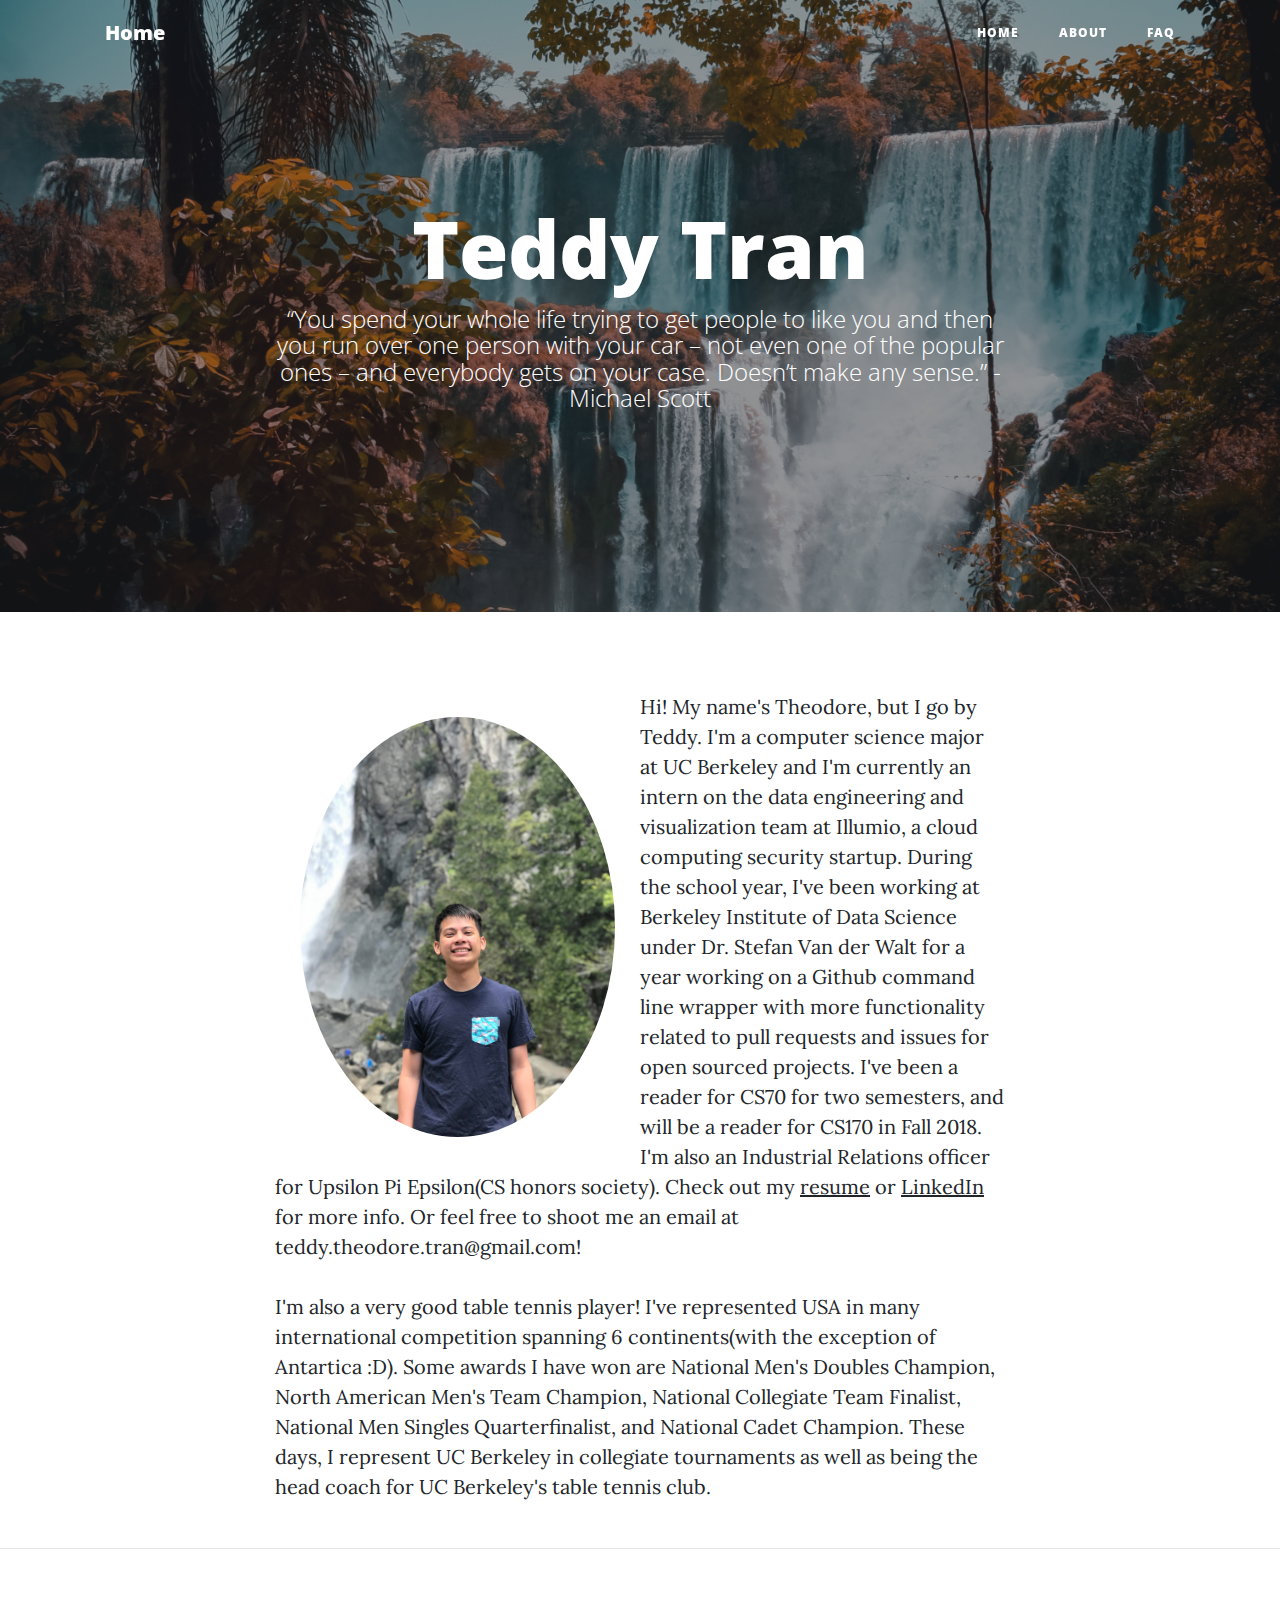
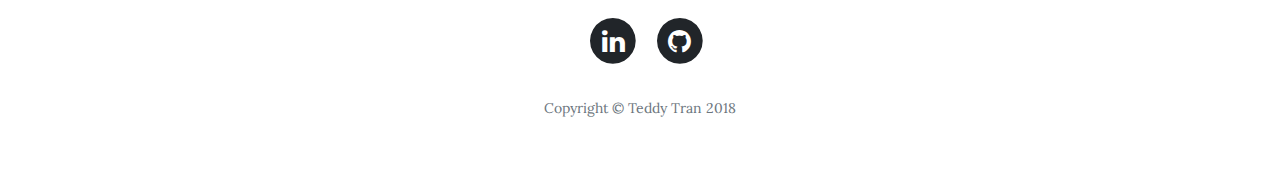
==== about.html @ d2578b36 "TESTING WITH MY WE my website" ====
<!DOCTYPE html>
<html lang="en">

  <head>

    <meta charset="utf-8">
    <meta name="viewport" content="width=device-width, initial-scale=1, shrink-to-fit=no">
    <meta name="description" content="">
    <meta name="author" content="">

    <title>About Me</title>

    <!-- Bootstrap core CSS -->
    <link href="vendor/bootstrap/css/bootstrap.min.css" rel="stylesheet">

    <!-- Custom fonts for this template -->
    <link href="vendor/font-awesome/css/font-awesome.min.css" rel="stylesheet" type="text/css">
    <link href='https://fonts.googleapis.com/css?family=Lora:400,700,400italic,700italic' rel='stylesheet' type='text/css'>
    <link href='https://fonts.googleapis.com/css?family=Open+Sans:300italic,400italic,600italic,700italic,800italic,400,300,600,700,800' rel='stylesheet' type='text/css'>

    <!-- Custom styles for this template -->
    <link href="css/clean-blog.min.css" rel="stylesheet">
    <link rel="stylesheet" type="text/css" href="css/personal.css">

  </head>

  <body>

    <!-- Navigation -->
    <nav class="navbar navbar-expand-lg navbar-light fixed-top" id="mainNav">
      <div class="container">
        <a class="navbar-brand" href="index.html">Home</a>
        <button class="navbar-toggler navbar-toggler-right" type="button" data-toggle="collapse" data-target="#navbarResponsive" aria-controls="navbarResponsive" aria-expanded="false" aria-label="Toggle navigation">
          Menu
          <i class="fa fa-bars"></i>
        </button>
        <div class="collapse navbar-collapse" id="navbarResponsive">
          <ul class="navbar-nav ml-auto">
            <li class="nav-item">
              <a class="nav-link" href="index.html">Home</a>
            </li>
            <li class="nav-item">
              <a class="nav-link" href="about.html">About</a>
            </li>
            <li class="nav-item">
              <a class="nav-link" href="faq.html">FAQ</a>
            </li>
          </ul>
        </div>
      </div>
    </nav>

    <!-- Page Header -->
    <header class="masthead" style="background-image: url('img/waterfall.jpg')">
      <div class="overlay"></div>
      <div class="container">
        <div class="row">
          <div class="col-lg-8 col-md-10 mx-auto">
            <div class="page-heading">
              <h1>Teddy Tran</h1>
              <span class="subheading">“You spend your whole life trying to get people to like you and then you run over one person with your car – not even one of the popular ones – and everybody gets on your case. Doesn’t make any sense.” -Michael Scott</span>
            </div>
          </div>
        </div>
      </div>
    </header>

    <!-- Main Content -->
    <div class="container">
      <div class="row">
        <div class="col-lg-8 col-md-10 mx-auto">
          <p>
            <img src="img/teddy_waterfall2.jpg" class='personal-pics'>
            Hi! My name's Theodore, but I go by Teddy. I'm a computer science major at UC Berkeley and I'm currently an intern on the data engineering and visualization team at Illumio, a cloud computing security startup. During the school year, I've been working at Berkeley Institute of Data Science under Dr. Stefan Van der Walt for a year working on a Github command line wrapper with more functionality related to pull requests and issues for open sourced projects. I've been a reader for CS70 for two semesters, and will be a reader for CS170 in Fall 2018. I'm also an Industrial Relations officer for Upsilon Pi Epsilon(CS honors society). Check out my <a href="resume.pdf">resume</a> or <a href="https://www.linkedin.com/in/theodorebear428/">LinkedIn</a> for more info. Or feel free to shoot me an email at teddy.theodore.tran@gmail.com! 
          </p>
          <p>
            I'm also a very good table tennis player! I've represented USA in many international competition spanning 6 continents(with the exception of Antartica :D). Some awards I have won are National Men's Doubles Champion, North American Men's Team Champion, National Collegiate Team Finalist, National Men Singles Quarterfinalist, and National Cadet Champion. These days, I represent UC Berkeley in collegiate tournaments as well as being the head coach for UC Berkeley's table tennis club.
          </p>
        </div>
      </div>
    </div>

    <hr>

    <!-- Footer -->
    <footer>
      <div class="container">
        <div class="row">
          <div class="col-lg-8 col-md-10 mx-auto">
            <ul class="list-inline text-center">
              <li class="list-inline-item">
              </li>
              <li class="list-inline-item">
                <a href="https://www.linkedin.com/in/theodorebear428/">
                  <span class="fa-stack fa-lg">
                    <i class="fa fa-circle fa-stack-2x"></i>
                    <i class="fa fa-linkedin fa-stack-1x fa-inverse"></i>
                  </span>
                </a>
              </li>
              <li class="list-inline-item">
                <a href="https://github.com/ttran428">
                  <span class="fa-stack fa-lg">
                    <i class="fa fa-circle fa-stack-2x"></i>
                    <i class="fa fa-github fa-stack-1x fa-inverse"></i>
                  </span>
                </a>
              </li>
            </ul>
            <p class="copyright text-muted">Copyright &copy; Teddy Tran 2018</p>
          </div>
        </div>
      </div>
    </footer>

    <!-- Bootstrap core JavaScript -->
    <script src="vendor/jquery/jquery.min.js"></script>
    <script src="vendor/bootstrap/js/bootstrap.bundle.min.js"></script>

    <!-- Custom scripts for this template -->
    <script src="js/clean-blog.min.js"></script>

  </body>

</html>
---- css/clean-blog.min.css ----
body{font-size:20px;color:#212529;font-family:Lora,'Times New Roman',serif}p{line-height:1.5;margin:30px 0}p a{text-decoration:underline}h1,h2,h3,h4,h5,h6{font-weight:800;font-family:'Open Sans','Helvetica Neue',Helvetica,Arial,sans-serif}a{color:#212529;-webkit-transition:all .2s;-moz-transition:all .2s;transition:all .2s}a:focus,a:hover{color:#0085a1}blockquote{font-style:italic;color:#868e96}.section-heading{font-size:36px;font-weight:700;margin-top:60px}.caption{font-size:14px;font-style:italic;display:block;margin:0;padding:10px;text-align:center;border-bottom-right-radius:5px;border-bottom-left-radius:5px}::-moz-selection{color:#fff;background:#0085a1;text-shadow:none}::selection{color:#fff;background:#0085a1;text-shadow:none}img::selection{color:#fff;background:0 0}img::-moz-selection{color:#fff;background:0 0}#mainNav{position:absolute;border-bottom:1px solid #e9ecef;background-color:#fff;font-family:'Open Sans','Helvetica Neue',Helvetica,Arial,sans-serif}#mainNav .navbar-brand{font-weight:800;color:#343a40}#mainNav .navbar-toggler{font-size:12px;font-weight:800;padding:13px;text-transform:uppercase;color:#343a40}#mainNav .navbar-nav>li.nav-item>a{font-size:12px;font-weight:800;letter-spacing:1px;text-transform:uppercase}@media only screen and (min-width:992px){#mainNav{border-bottom:1px solid transparent;background:0 0}#mainNav .navbar-brand{padding:10px 20px;color:#fff}#mainNav .navbar-brand:focus,#mainNav .navbar-brand:hover{color:rgba(255,255,255,.8)}#mainNav .navbar-nav>li.nav-item>a{padding:10px 20px;color:#fff}#mainNav .navbar-nav>li.nav-item>a:focus,#mainNav .navbar-nav>li.nav-item>a:hover{color:rgba(255,255,255,.8)}}@media only screen and (min-width:992px){#mainNav{-webkit-transition:background-color .2s;-moz-transition:background-color .2s;transition:background-color .2s;-webkit-transform:translate3d(0,0,0);-moz-transform:translate3d(0,0,0);-ms-transform:translate3d(0,0,0);-o-transform:translate3d(0,0,0);transform:translate3d(0,0,0);-webkit-backface-visibility:hidden}#mainNav.is-fixed{position:fixed;top:-67px;-webkit-transition:-webkit-transform .2s;-moz-transition:-moz-transform .2s;transition:transform .2s;border-bottom:1px solid #fff;background-color:rgba(255,255,255,.9)}#mainNav.is-fixed .navbar-brand{color:#212529}#mainNav.is-fixed .navbar-brand:focus,#mainNav.is-fixed .navbar-brand:hover{color:#0085a1}#mainNav.is-fixed .navbar-nav>li.nav-item>a{color:#212529}#mainNav.is-fixed .navbar-nav>li.nav-item>a:focus,#mainNav.is-fixed .navbar-nav>li.nav-item>a:hover{color:#0085a1}#mainNav.is-visible{-webkit-transform:translate3d(0,100%,0);-moz-transform:translate3d(0,100%,0);-ms-transform:translate3d(0,100%,0);-o-transform:translate3d(0,100%,0);transform:translate3d(0,100%,0)}}header.masthead{margin-bottom:50px;background:no-repeat center center;background-color:#868e96;background-attachment:scroll;position:relative;-webkit-background-size:cover;-moz-background-size:cover;-o-background-size:cover;background-size:cover}header.masthead .overlay{position:absolute;top:0;left:0;height:100%;width:100%;background-color:#212529;opacity:.5}header.masthead .page-heading,header.masthead .post-heading,header.masthead .site-heading{padding:200px 0 150px;color:#fff}@media only screen and (min-width:768px){header.masthead .page-heading,header.masthead .post-heading,header.masthead .site-heading{padding:200px 0}}header.masthead .page-heading,header.masthead .site-heading{text-align:center}header.masthead .page-heading h1,header.masthead .site-heading h1{font-size:50px;margin-top:0}header.masthead .page-heading .subheading,header.masthead .site-heading .subheading{font-size:24px;font-weight:300;line-height:1.1;display:block;margin:10px 0 0;font-family:'Open Sans','Helvetica Neue',Helvetica,Arial,sans-serif}@media only screen and (min-width:768px){header.masthead .page-heading h1,header.masthead .site-heading h1{font-size:80px}}header.masthead .post-heading h1{font-size:35px}header.masthead .post-heading .meta,header.masthead .post-heading .subheading{line-height:1.1;display:block}header.masthead .post-heading .subheading{font-size:24px;font-weight:600;margin:10px 0 30px;font-family:'Open Sans','Helvetica Neue',Helvetica,Arial,sans-serif}header.masthead .post-heading .meta{font-size:20px;font-weight:300;font-style:italic;font-family:Lora,'Times New Roman',serif}header.masthead .post-heading .meta a{color:#fff}@media only screen and (min-width:768px){header.masthead .post-heading h1{font-size:55px}header.masthead .post-heading .subheading{font-size:30px}}.post-preview>a{color:#212529}.post-preview>a:focus,.post-preview>a:hover{text-decoration:none;color:#0085a1}.post-preview>a>.post-title{font-size:30px;margin-top:30px;margin-bottom:10px}.post-preview>a>.post-subtitle{font-weight:300;margin:0 0 10px}.post-preview>.post-meta{font-size:18px;font-style:italic;margin-top:0;color:#868e96}.post-preview>.post-meta>a{text-decoration:none;color:#212529}.post-preview>.post-meta>a:focus,.post-preview>.post-meta>a:hover{text-decoration:underline;color:#0085a1}@media only screen and (min-width:768px){.post-preview>a>.post-title{font-size:36px}}.floating-label-form-group{font-size:14px;position:relative;margin-bottom:0;padding-bottom:.5em;border-bottom:1px solid #dee2e6}.floating-label-form-group input,.floating-label-form-group textarea{font-size:1.5em;position:relative;z-index:1;padding:0;resize:none;border:none;border-radius:0;background:0 0;box-shadow:none!important;font-family:Lora,'Times New Roman',serif}.floating-label-form-group input::-webkit-input-placeholder,.floating-label-form-group textarea::-webkit-input-placeholder{color:#868e96;font-family:Lora,'Times New Roman',serif}.floating-label-form-group label{font-size:.85em;line-height:1.764705882em;position:relative;z-index:0;top:2em;display:block;margin:0;-webkit-transition:top .3s ease,opacity .3s ease;-moz-transition:top .3s ease,opacity .3s ease;-ms-transition:top .3s ease,opacity .3s ease;transition:top .3s ease,opacity .3s ease;vertical-align:middle;vertical-align:baseline;opacity:0}.floating-label-form-group .help-block{margin:15px 0}.floating-label-form-group-with-value label{top:0;opacity:1}.floating-label-form-group-with-focus label{color:#0085a1}form .form-group:first-child .floating-label-form-group{border-top:1px solid #dee2e6}footer{padding:50px 0 65px}footer .list-inline{margin:0;padding:0}footer .copyright{font-size:14px;margin-bottom:0;text-align:center}.btn{font-size:14px;font-weight:800;padding:15px 25px;letter-spacing:1px;text-transform:uppercase;border-radius:0;font-family:'Open Sans','Helvetica Neue',Helvetica,Arial,sans-serif}.btn-primary{background-color:#0085a1;border-color:#0085a1}.btn-primary:active,.btn-primary:focus,.btn-primary:hover{color:#fff;background-color:#00657b!important;border-color:#00657b!important}.btn-lg{font-size:16px;padding:25px 35px}
---- css/personal.css ----
.personal-pics {
  border-radius: 60%;
 width: 50%;
 height: 20%;
 float:left;
 padding: 25px;
}
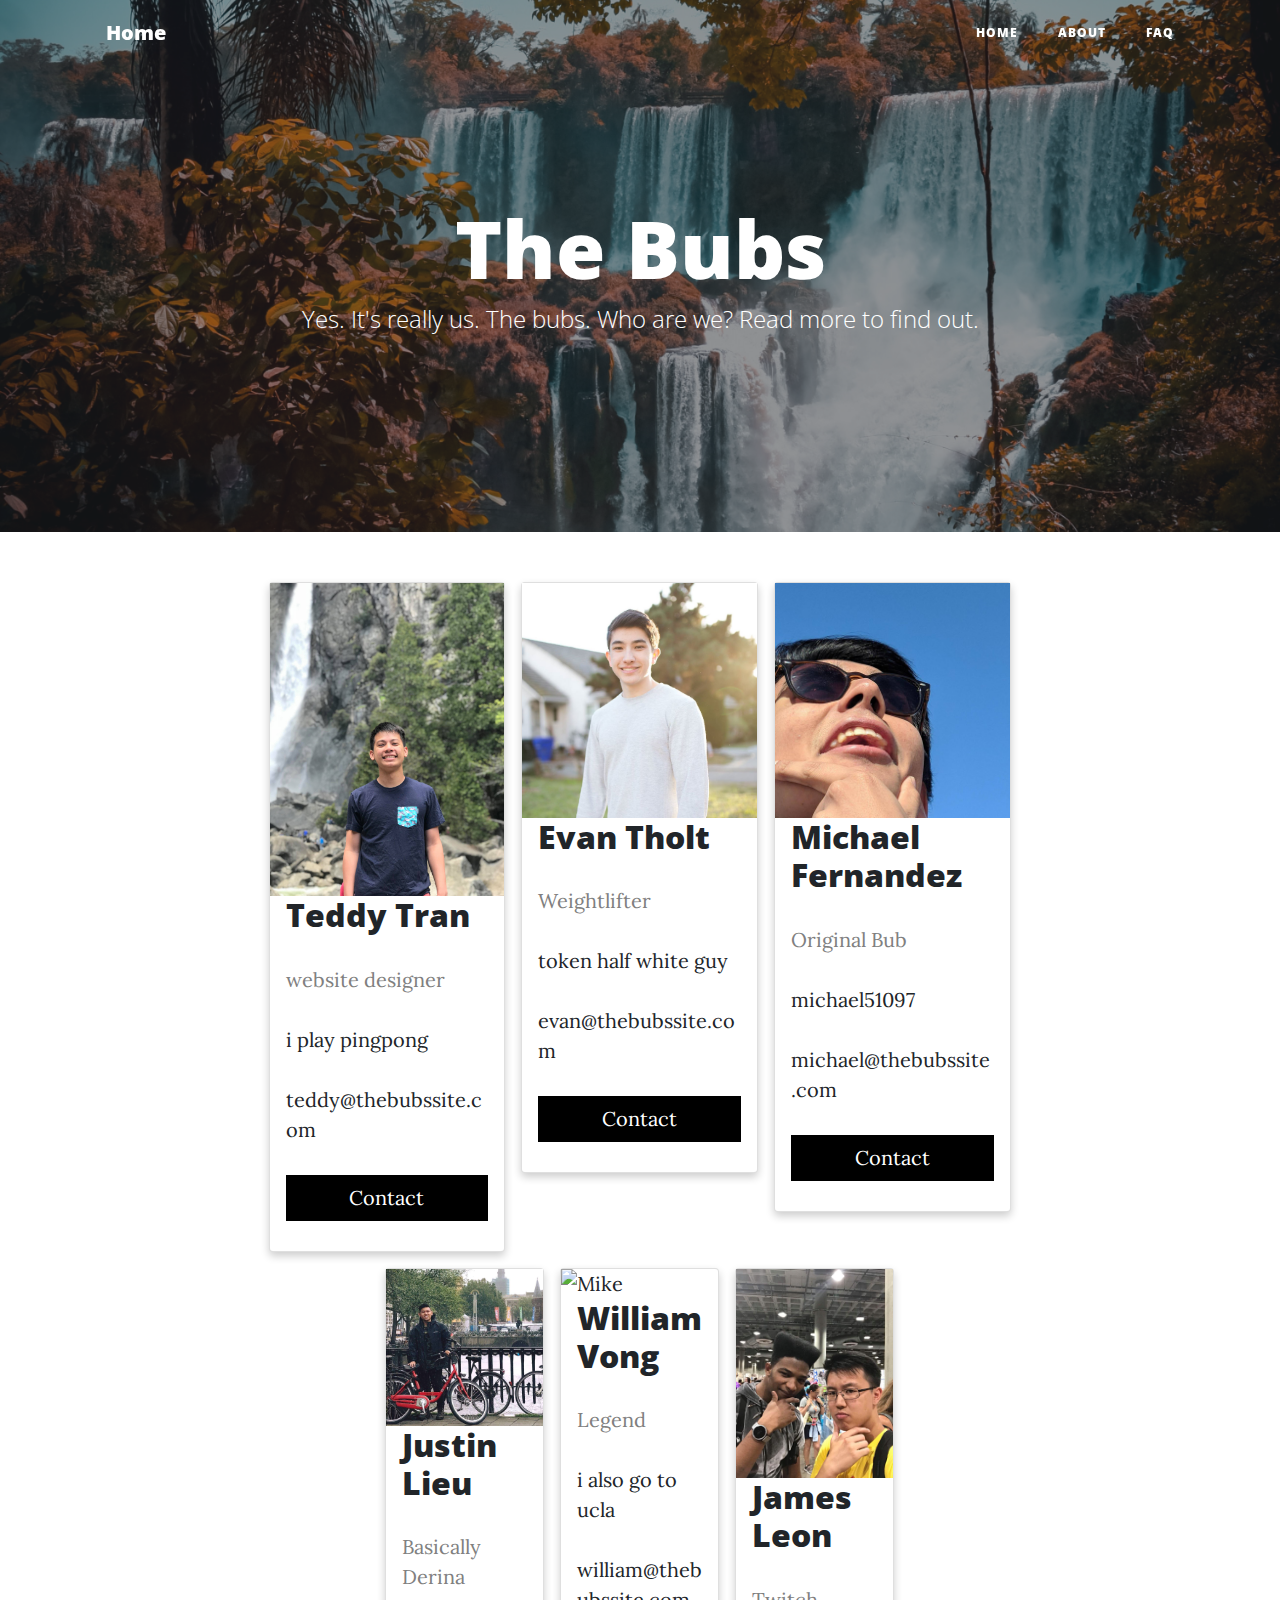
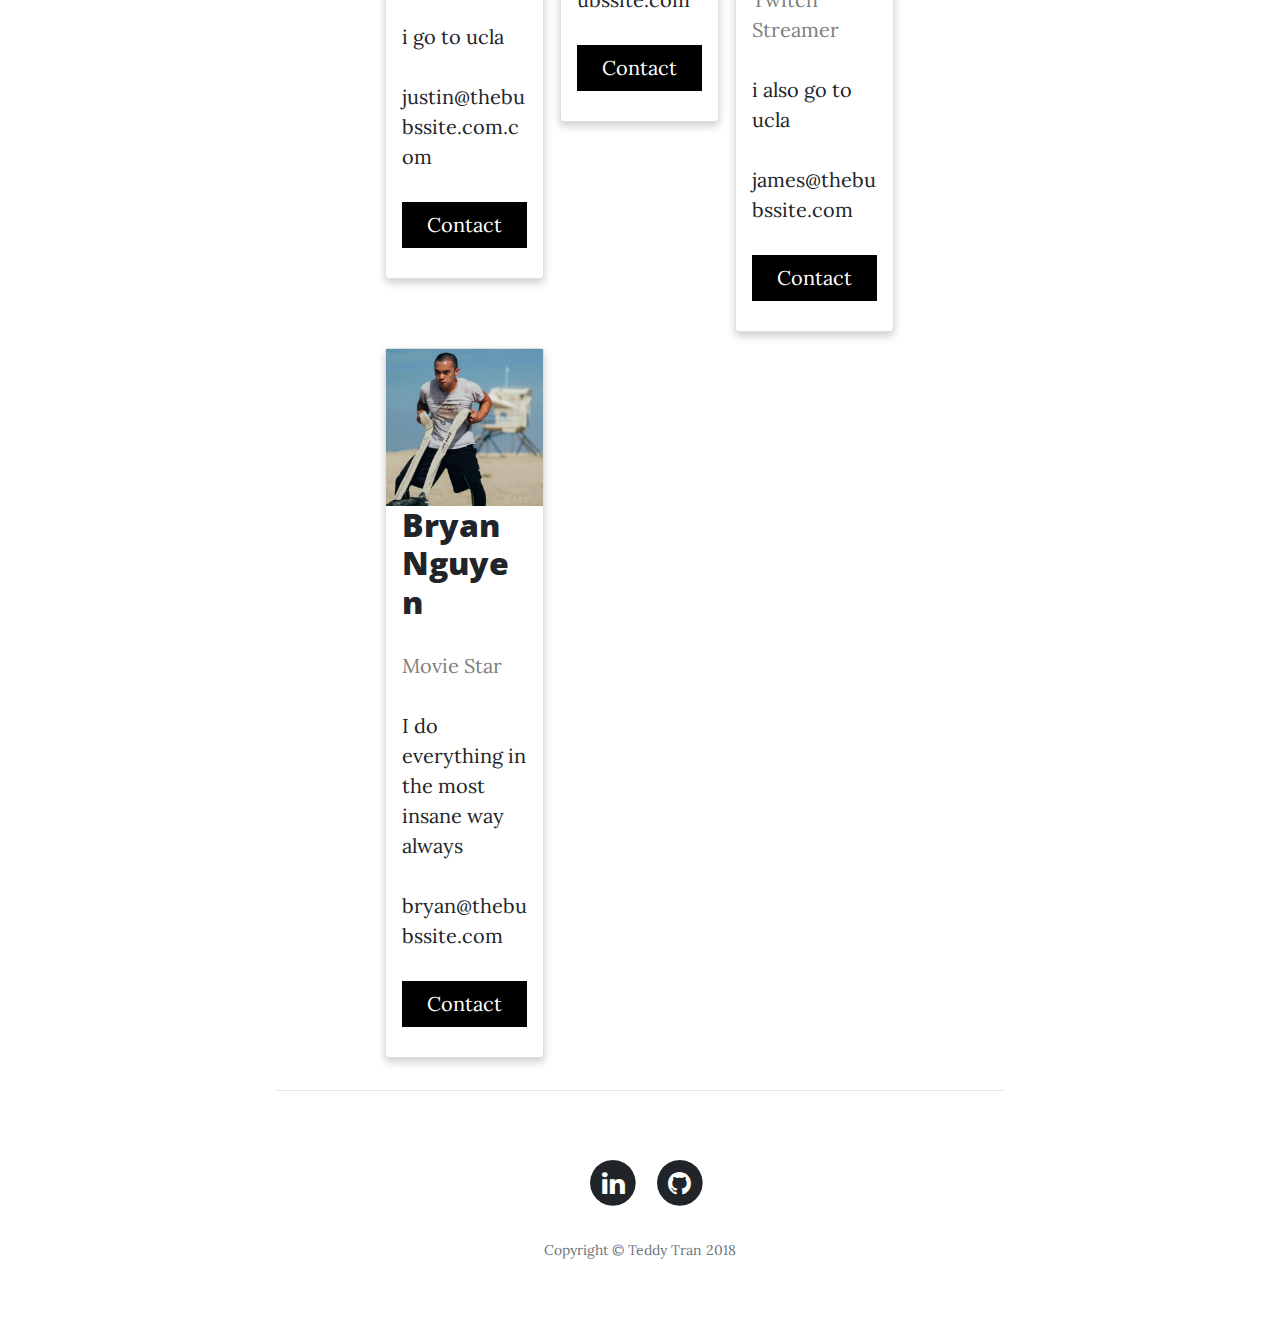
==== commit 123cf4fa: "Initial version with newest 7 posts" ====
--- a/about.html
+++ b/about.html
@@ -8,7 +8,7 @@
     <meta name="description" content="">
     <meta name="author" content="">
 
-    <title>About Me</title>
+    <title>About Us</title>
 
     <!-- Bootstrap core CSS -->
     <link href="vendor/bootstrap/css/bootstrap.min.css" rel="stylesheet">
@@ -57,8 +57,8 @@
         <div class="row">
           <div class="col-lg-8 col-md-10 mx-auto">
             <div class="page-heading">
-              <h1>Teddy Tran</h1>
-              <span class="subheading">“You spend your whole life trying to get people to like you and then you run over one person with your car – not even one of the popular ones – and everybody gets on your case. Doesn’t make any sense.” -Michael Scott</span>
+              <h1>The Bubs</h1>
+              <span class="subheading">Yes. It's really us. The bubs. Who are we? Read more to find out.</span>
             </div>
           </div>
         </div>
@@ -69,13 +69,127 @@
     <div class="container">
       <div class="row">
         <div class="col-lg-8 col-md-10 mx-auto">
-          <p>
+          <div class="row">
+            <div class="column">
+              <div class="card">
+                <img src="img/teddy_waterfall2.jpg" alt="Jane" style="width:100%">
+                <div class="container">
+                  <h2>Teddy Tran</h2>
+                  <p class="title">website designer</p>
+                  <p>i play pingpong</p>
+                  <p>teddy@thebubssite.com</p>
+                  <p><button class="button">Contact</button></p>
+                </div>
+              </div>
+            </div>
+
+            <div class="column">
+              <div class="card">
+                <img src="img/evan.jpg" alt="Mike" style="width:100%">
+                <div class="container">
+                  <h2>Evan Tholt</h2>
+                  <p class="title">Weightlifter</p>
+                  <p>token half white guy</p>
+                  <p>evan@thebubssite.com</p>
+                  <p><button class="button">Contact</button></p>
+                </div>
+              </div>
+            </div>
+
+            <div class="column">
+              <div class="card">
+                <img src="img/michael.jpg" alt="John" style="width:100%">
+                <div class="container">
+                  <h2>Michael Fernandez</h2>
+                  <p class="title">Original Bub</p>
+                  <p>michael51097</p>
+                  <p>michael@thebubssite.com</p>
+                  <p><button class="button">Contact</button></p>
+                </div>
+              </div>
+            </div>
+
+      <div class="row">
+        <div class="col-lg-8 col-md-10 mx-auto">
+          <div class="row">
+            <div class="column">
+              <div class="card">
+                <img src="img/justin.jpg" alt="Jane" style="width:100%">
+                <div class="container">
+                  <h2>Justin Lieu</h2>
+                  <p class="title">Basically Derina</p>
+                  <p>i go to ucla</p>
+                  <p>justin@thebubssite.com.com</p>
+                  <p><button class="button">Contact</button></p>
+                </div>
+              </div>
+            </div>
+
+            <div class="column">
+              <div class="card">
+                <img src="img/William.jpg" alt="Mike" style="width:100%">
+                <div class="container">
+                  <h2>William Vong</h2>
+                  <p class="title">Legend</p>
+                  <p>i also go to ucla</p>
+                  <p>william@thebubssite.com</p>
+                  <p><button class="button">Contact</button></p>
+                </div>
+              </div>
+            </div>
+
+            <div class="column">
+              <div class="card">
+                <img src="img/james.jpg" alt="Mike" style="width:100%">
+                <div class="container">
+                  <h2>James Leon</h2>
+                  <p class="title">Twitch Streamer</p>
+                  <p>i also go to ucla</p>
+                  <p>james@thebubssite.com</p>
+                  <p><button class="button">Contact</button></p>
+                </div>
+              </div>
+            </div>
+
+            <div class="column">
+              <div class="card">
+                <img src="img/bryan.jpg" alt="John" style="width:100%">
+                <div class="container">
+                  <h2>Bryan Nguyen</h2>
+                  <p class="title">Movie Star</p>
+                  <p>I do everything in the most insane way always</p>
+                  <p>bryan@thebubssite.com</p>
+                  <p><button class="button">Contact</button></p>
+                </div>
+              </div>
+            </div>
+          </div>
+          <!-- <p>
             <img src="img/teddy_waterfall2.jpg" class='personal-pics'>
-            Hi! My name's Theodore, but I go by Teddy. I'm a computer science major at UC Berkeley and I'm currently an intern on the data engineering and visualization team at Illumio, a cloud computing security startup. During the school year, I've been working at Berkeley Institute of Data Science under Dr. Stefan Van der Walt for a year working on a Github command line wrapper with more functionality related to pull requests and issues for open sourced projects. I've been a reader for CS70 for two semesters, and will be a reader for CS170 in Fall 2018. I'm also an Industrial Relations officer for Upsilon Pi Epsilon(CS honors society). Check out my <a href="resume.pdf">resume</a> or <a href="https://www.linkedin.com/in/theodorebear428/">LinkedIn</a> for more info. Or feel free to shoot me an email at teddy.theodore.tran@gmail.com! 
-          </p>
-          <p>
-            I'm also a very good table tennis player! I've represented USA in many international competition spanning 6 continents(with the exception of Antartica :D). Some awards I have won are National Men's Doubles Champion, North American Men's Team Champion, National Collegiate Team Finalist, National Men Singles Quarterfinalist, and National Cadet Champion. These days, I represent UC Berkeley in collegiate tournaments as well as being the head coach for UC Berkeley's table tennis club.
-          </p>
+            Hi! My name's Theodore, but I go by Teddy. I'm a computer science major at UC Berkeley and I'm currently an intern on the data engineering and visualization team at Illumio, a cloud computing security startup. I'm also a sick pingpong player. <br><br><br><br><br><br><br><br><br><br> hi
+          </p>
+          <img src="img/evan.jpg" class='personal-pics'>
+          <p>
+            
+
+            My name's Evan. I'm the token half white guy in our group.
+          </p>
+          <p>
+            <img src="img/william.jpg" class='personal-pics'>
+            I'm William. I write run on sentences in the original bubsite and I'm going to UCLA.
+          </p>
+          <p>
+            <img src="img/justin.jpg" class='personal-pics'>
+            Hi. I'm Justin. I'm a doofus.
+          </p>
+          <p>
+            <img src="img/michael.jpg" class='personal-pics'>
+            I'm the original bub. It's me, Michael. I like green.
+          </p>
+          <p>
+            <img src="img/bryan.jpg" class='personal-pics'>
+            I'm Bryan, also known as br7na. I'm a MechE working at Teledyne and I'm also a movie superstar that gets huge bug bites.evan
+          </p> -->
         </div>
       </div>
     </div>
--- a/css/personal.css
+++ b/css/personal.css
@@ -6,3 +6,55 @@
  padding: 25px;
 }
 
+/* Three columns side by side */
+.column {
+    float: left;
+    width: 33.3%;
+    margin-bottom: 16px;
+    padding: 0 8px;
+}
+
+/* Display the columns below each other instead of side by side on small screens */
+@media screen and (max-width: 650px) {
+    .column {
+        width: 100%;
+        display: block;
+    }
+}
+
+/* Add some shadows to create a card effect */
+.card {
+    box-shadow: 0 4px 8px 0 rgba(0, 0, 0, 0.2);
+}
+
+/* Some left and right padding inside the container */
+.container {
+    padding: 0 16px;
+}
+
+/* Clear floats */
+.container::after, .row::after {
+    content: "";
+    clear: both;
+    display: table;
+}
+
+.title {
+    color: grey;
+}
+
+.button {
+    border: none;
+    outline: 0;
+    display: inline-block;
+    padding: 8px;
+    color: white;
+    background-color: #000;
+    text-align: center;
+    cursor: pointer;
+    width: 100%;
+}
+
+.button:hover {
+    background-color: #555;
+}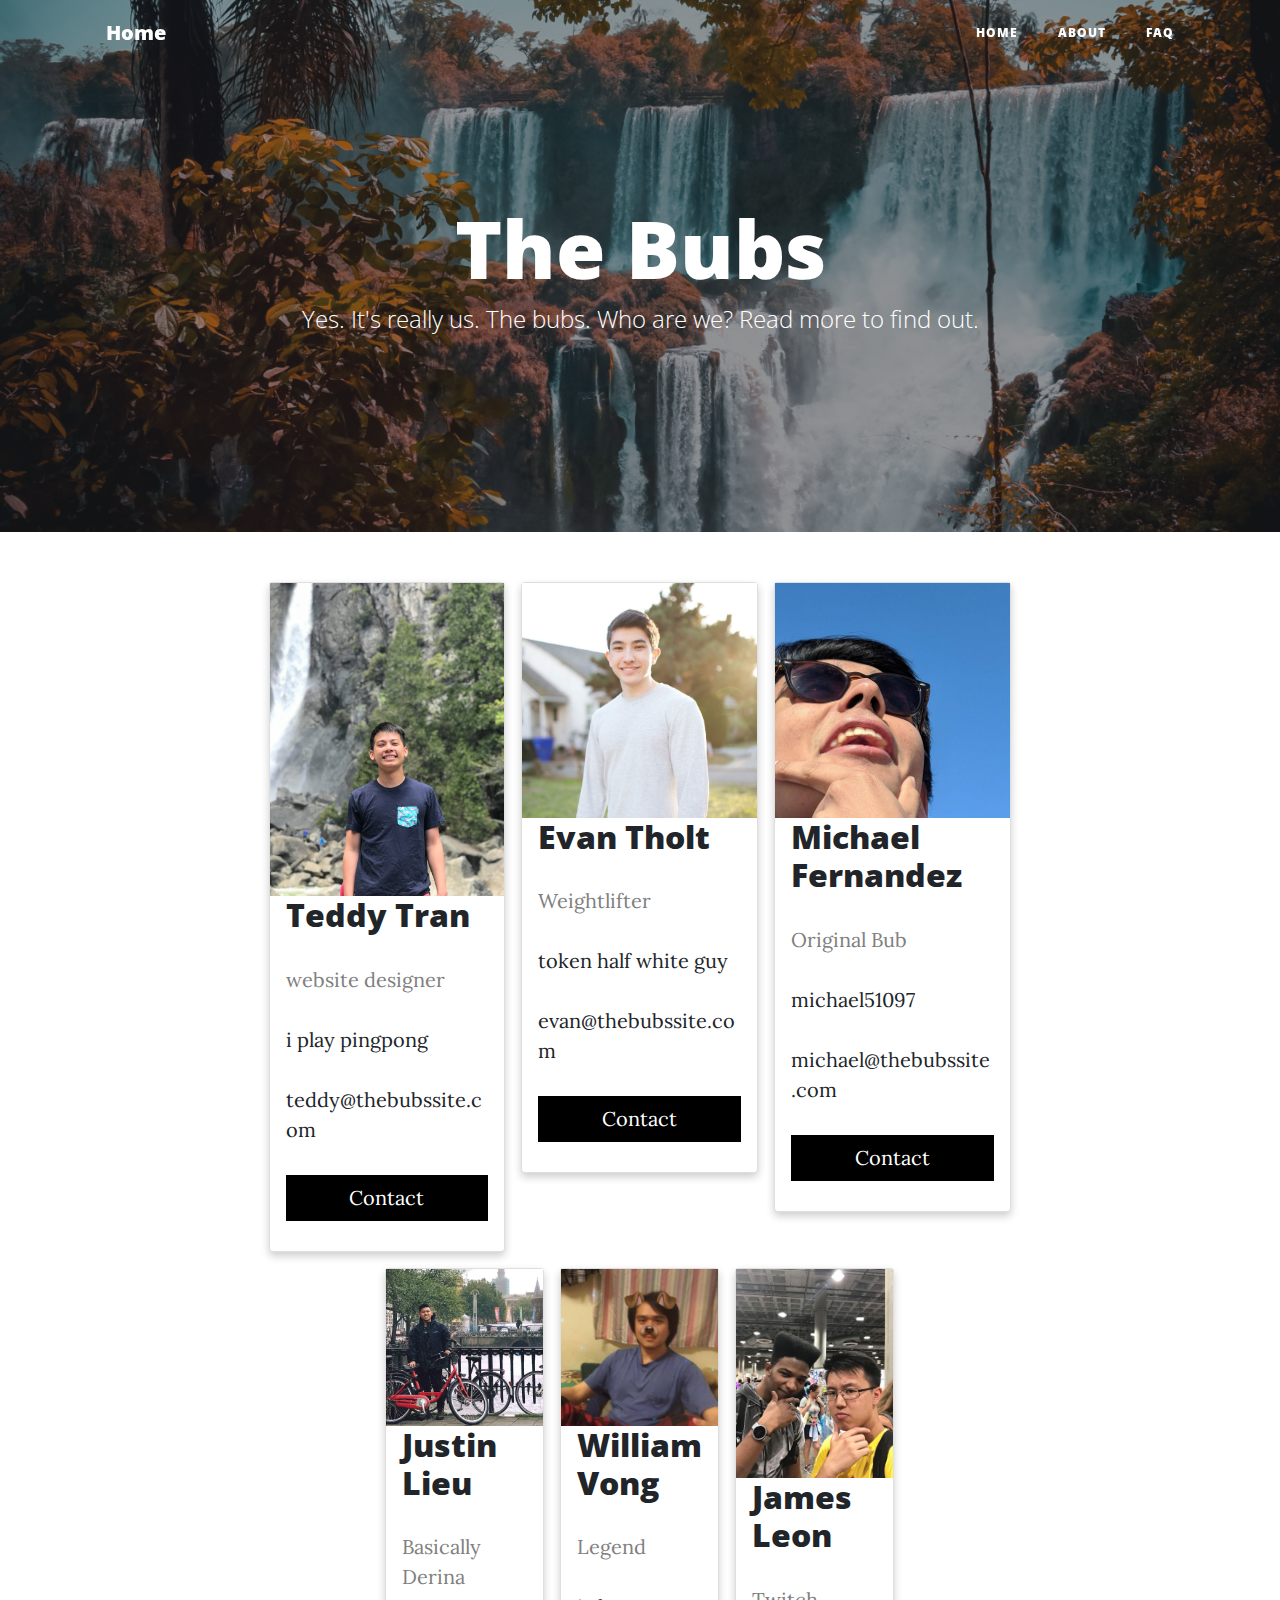
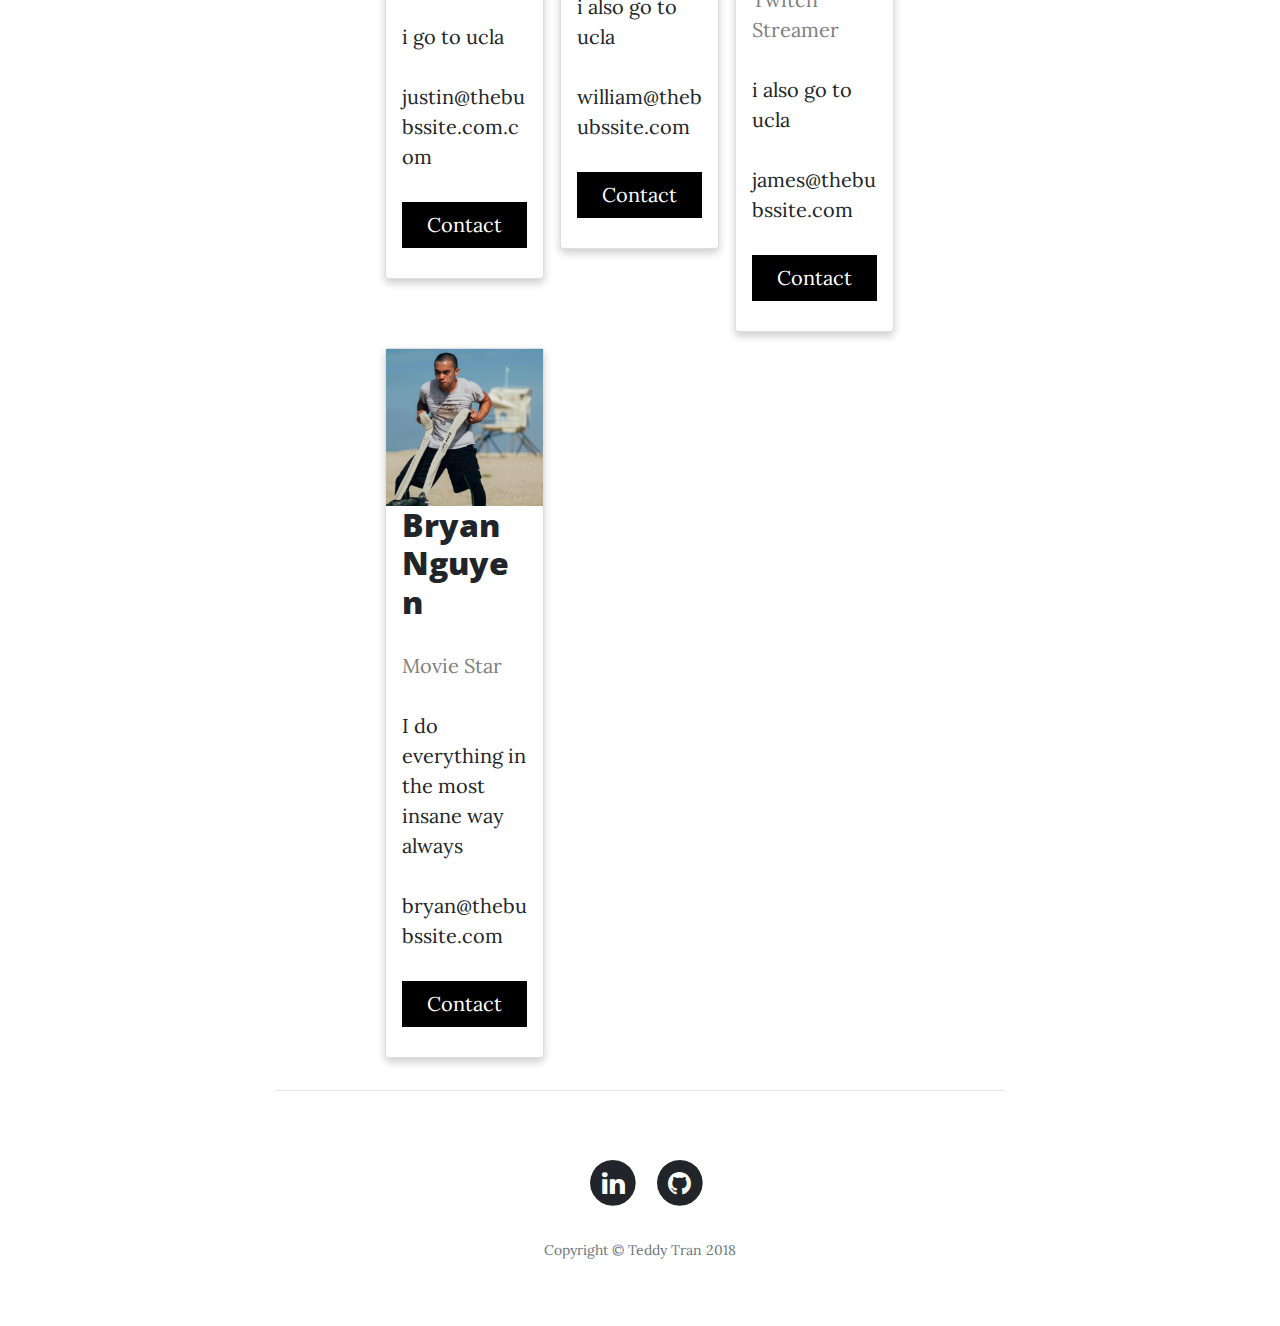
==== commit 966a9bdd: "added williams picture" ====
--- a/about.html
+++ b/about.html
@@ -127,7 +127,7 @@
 
             <div class="column">
               <div class="card">
-                <img src="img/William.jpg" alt="Mike" style="width:100%">
+                <img src="img/william.jpg" alt="Mike" style="width:100%">
                 <div class="container">
                   <h2>William Vong</h2>
                   <p class="title">Legend</p>
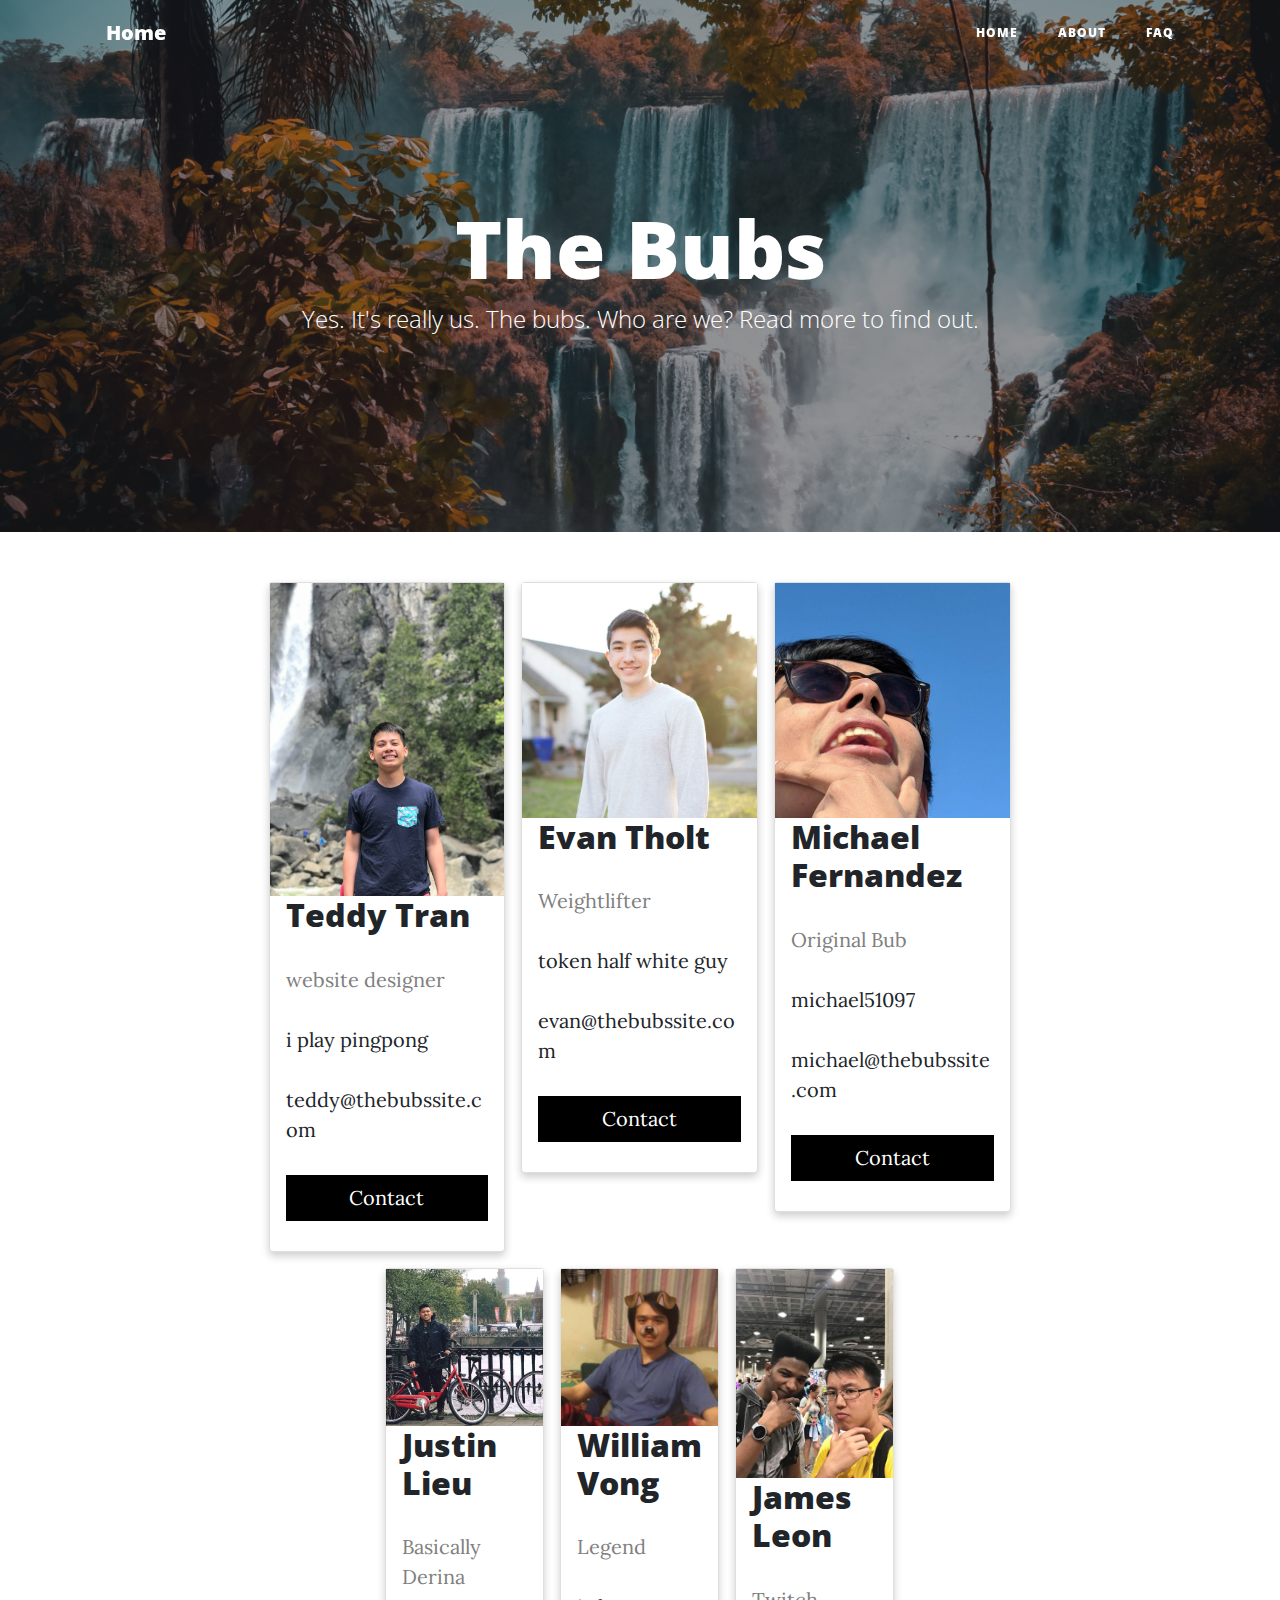
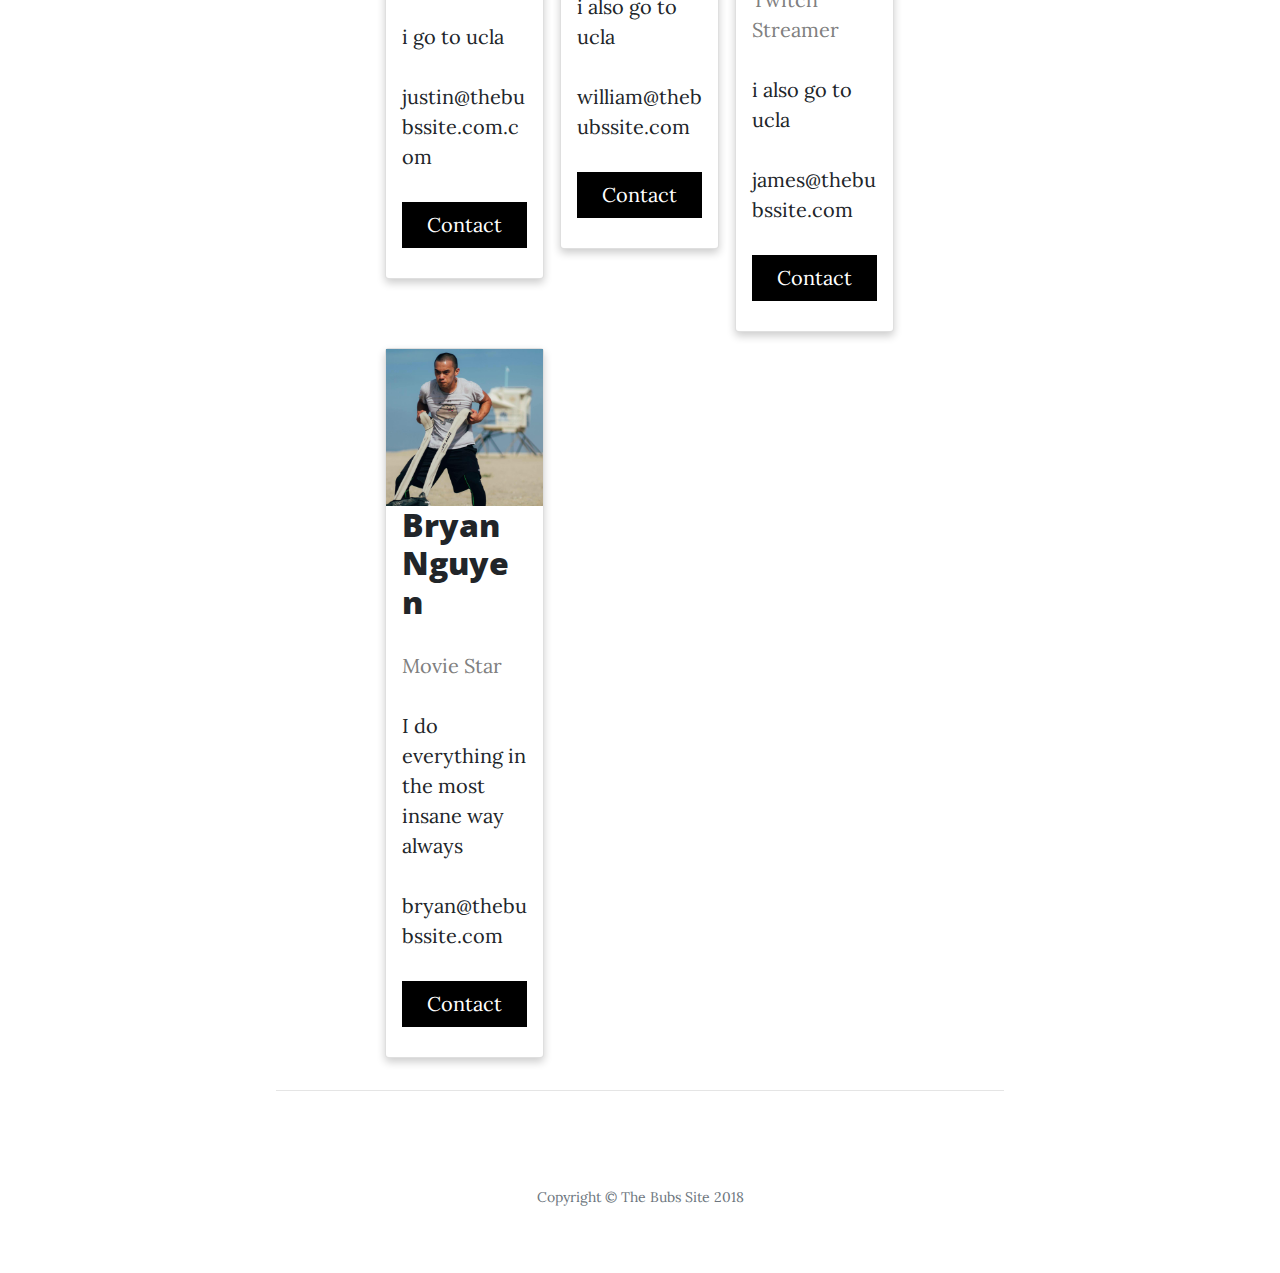
==== commit 75ad3241: "changed footers" ====
--- a/about.html
+++ b/about.html
@@ -199,34 +199,9 @@
     <!-- Footer -->
     <footer>
       <div class="container">
-        <div class="row">
-          <div class="col-lg-8 col-md-10 mx-auto">
-            <ul class="list-inline text-center">
-              <li class="list-inline-item">
-              </li>
-              <li class="list-inline-item">
-                <a href="https://www.linkedin.com/in/theodorebear428/">
-                  <span class="fa-stack fa-lg">
-                    <i class="fa fa-circle fa-stack-2x"></i>
-                    <i class="fa fa-linkedin fa-stack-1x fa-inverse"></i>
-                  </span>
-                </a>
-              </li>
-              <li class="list-inline-item">
-                <a href="https://github.com/ttran428">
-                  <span class="fa-stack fa-lg">
-                    <i class="fa fa-circle fa-stack-2x"></i>
-                    <i class="fa fa-github fa-stack-1x fa-inverse"></i>
-                  </span>
-                </a>
-              </li>
-            </ul>
-            <p class="copyright text-muted">Copyright &copy; Teddy Tran 2018</p>
-          </div>
-        </div>
+            <p class="copyright text-muted">Copyright &copy; The Bubs Site 2018</p>
       </div>
     </footer>
-
     <!-- Bootstrap core JavaScript -->
     <script src="vendor/jquery/jquery.min.js"></script>
     <script src="vendor/bootstrap/js/bootstrap.bundle.min.js"></script>
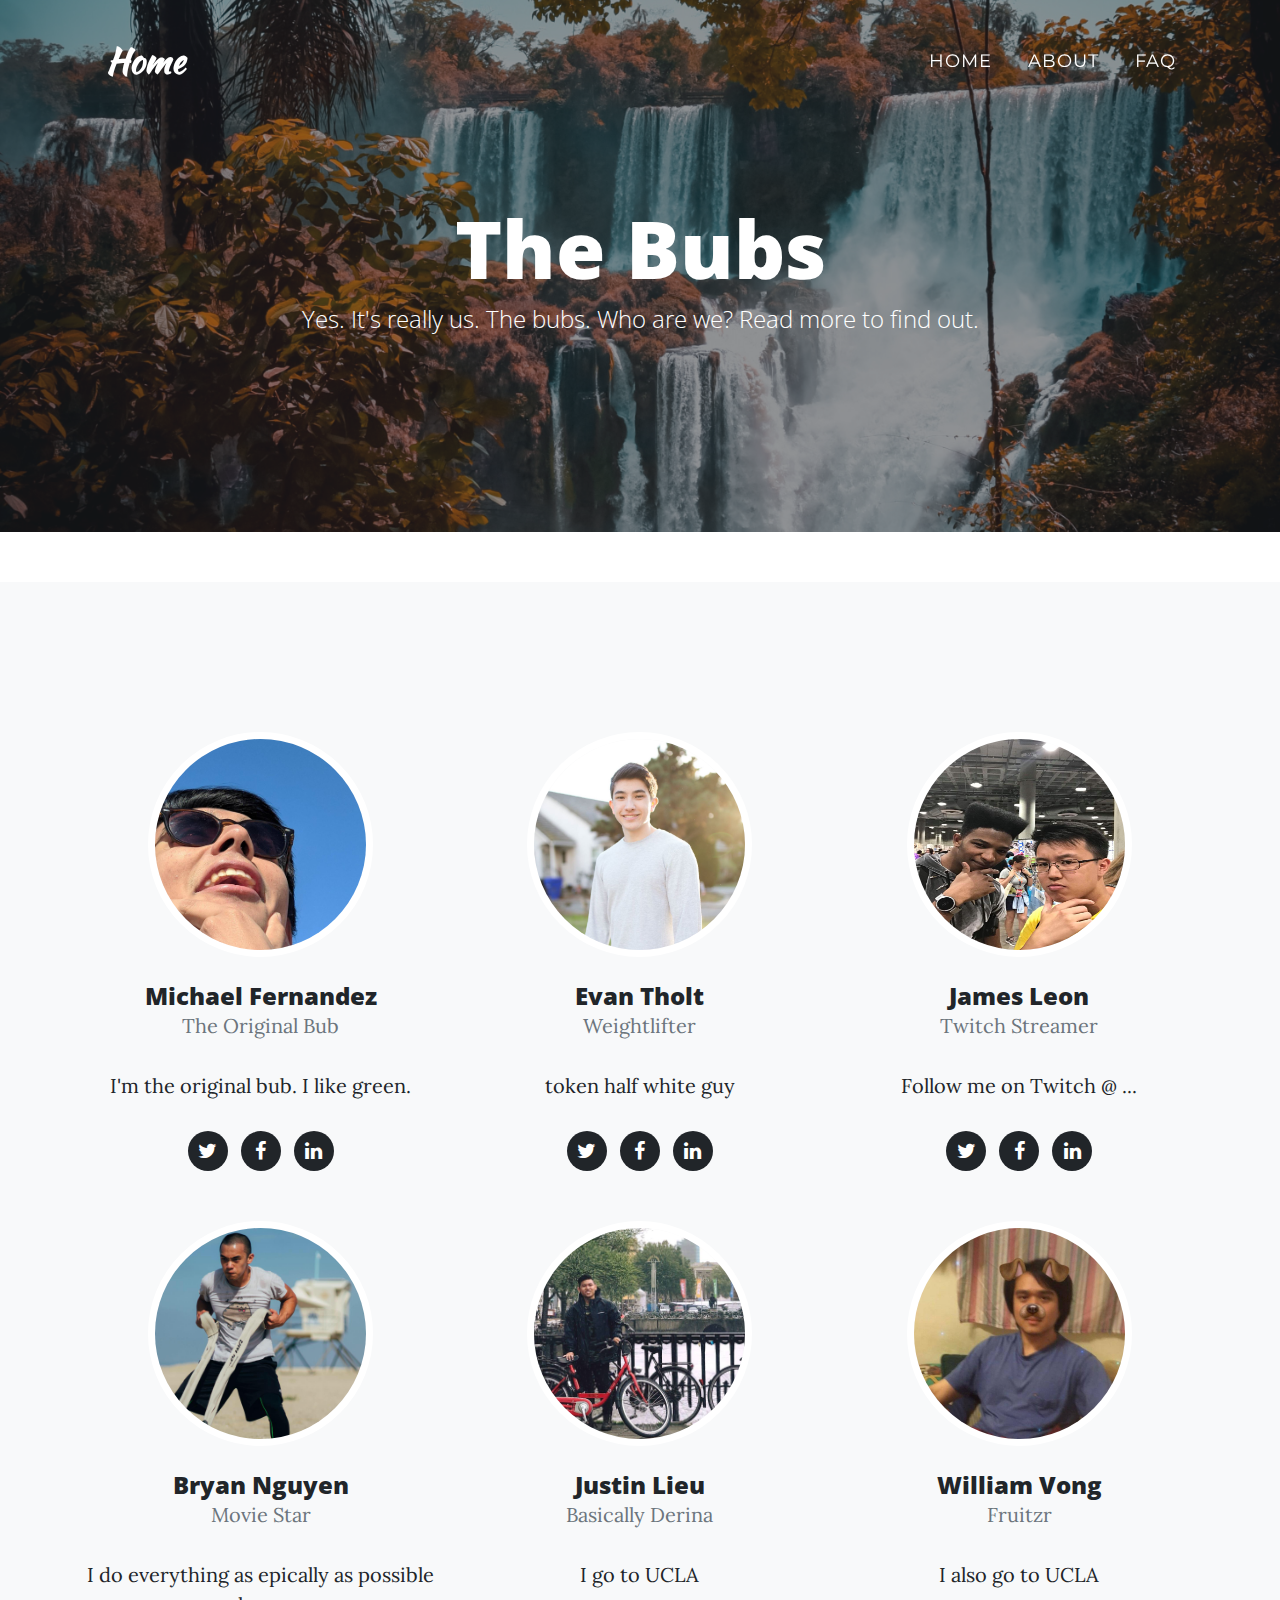
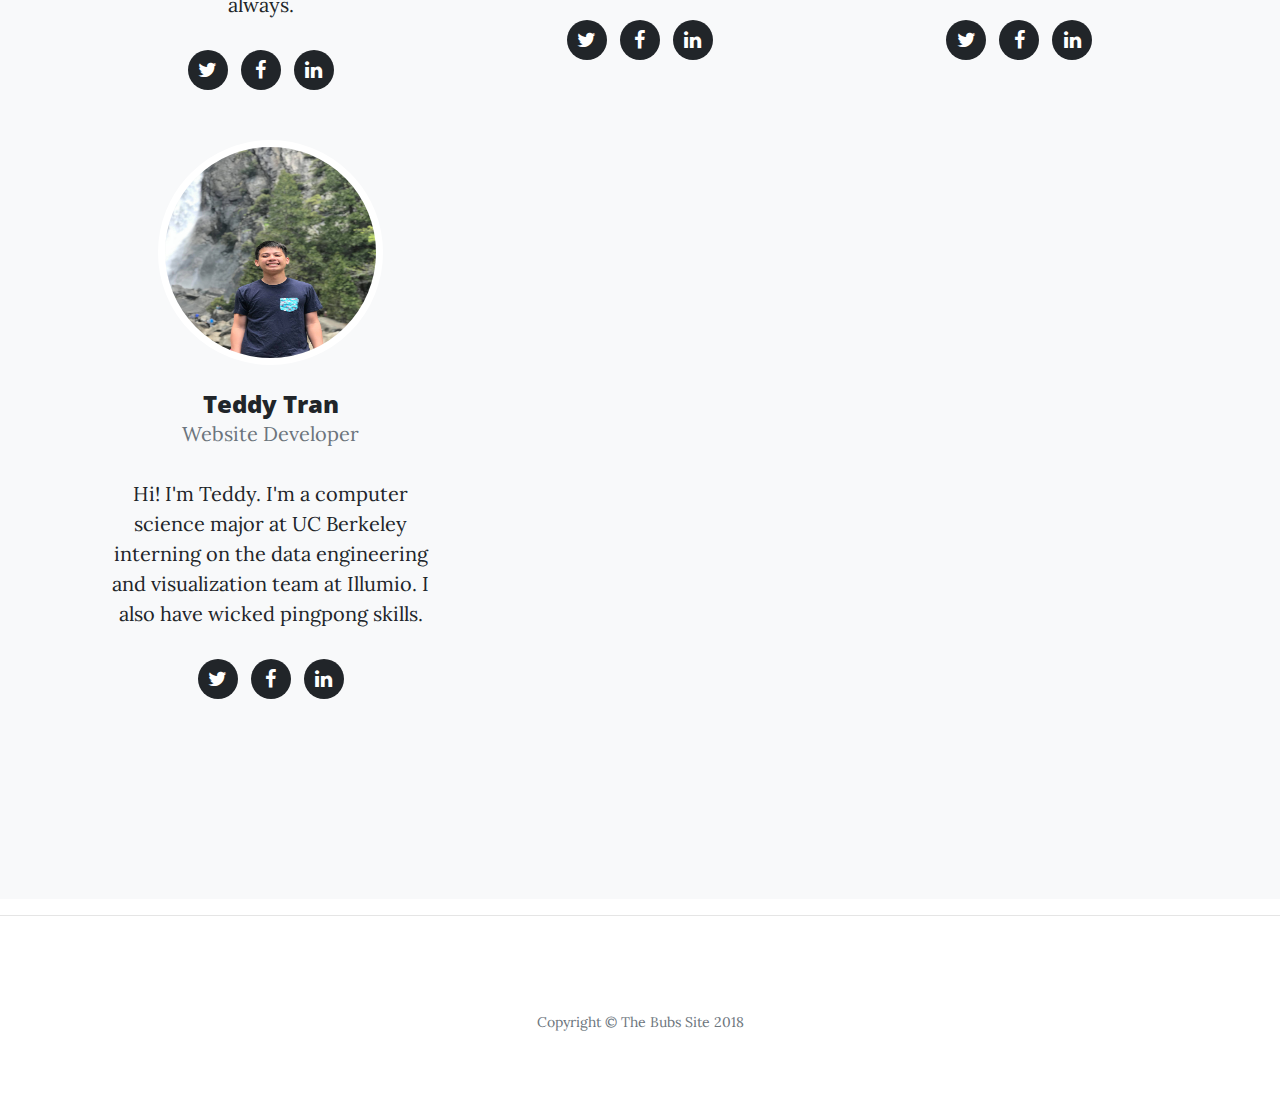
==== commit dad6403b: "Updated about us page. heading is still strange" ====
--- a/about.html
+++ b/about.html
@@ -18,7 +18,15 @@
     <link href='https://fonts.googleapis.com/css?family=Lora:400,700,400italic,700italic' rel='stylesheet' type='text/css'>
     <link href='https://fonts.googleapis.com/css?family=Open+Sans:300italic,400italic,600italic,700italic,800italic,400,300,600,700,800' rel='stylesheet' type='text/css'>
 
+    <link href="vendor/font-awesome/css/font-awesome.min.css" rel="stylesheet" type="text/css">
+    <link href="https://fonts.googleapis.com/css?family=Montserrat:400,700" rel="stylesheet" type="text/css">
+    <link href='https://fonts.googleapis.com/css?family=Kaushan+Script' rel='stylesheet' type='text/css'>
+    <link href='https://fonts.googleapis.com/css?family=Droid+Serif:400,700,400italic,700italic' rel='stylesheet' type='text/css'>
+    <link href='https://fonts.googleapis.com/css?family=Roboto+Slab:400,100,300,700' rel='stylesheet' type='text/css'>
+
     <!-- Custom styles for this template -->
+  
+    <link rel="stylesheet" type="text/css" href="css/agency.min.css">
     <link href="css/clean-blog.min.css" rel="stylesheet">
     <link rel="stylesheet" type="text/css" href="css/personal.css">
 
@@ -66,7 +74,211 @@
     </header>
 
     <!-- Main Content -->
-    <div class="container">
+
+
+
+<!-- Team -->
+    <section class="bg-light" id="team">
+      <div class="container">
+        <div class="row">
+        </div>
+        <div class="row">
+          <div class="col-sm-4">
+            <div class="team-member">
+              <img class="mx-auto rounded-circle" src="img/michael.jpg" alt="">
+              <h4>Michael Fernandez</h4>
+              <p class="text-muted">The Original Bub</p>
+              <p>I'm the original bub. I like green.</p>
+              <ul class="list-inline social-buttons">
+                <li class="list-inline-item">
+                  <a href="#">
+                    <i class="fa fa-twitter"></i>
+                  </a>
+                </li>
+                <li class="list-inline-item">
+                  <a href="#">
+                    <i class="fa fa-facebook"></i>
+                  </a>
+                </li>
+                <li class="list-inline-item">
+                  <a href="#">
+                    <i class="fa fa-linkedin"></i>
+                  </a>
+                </li>
+              </ul>
+            </div>
+          </div>
+          <div class="col-sm-4">
+            <div class="team-member">
+              <img class="mx-auto rounded-circle" src="img/evan.jpg" alt="">
+              <h4>Evan Tholt</h4>
+              <p class="text-muted">Weightlifter</p>
+              <p>token half white guy</p>
+              <ul class="list-inline social-buttons">
+                <li class="list-inline-item">
+                  <a href="#">
+                    <i class="fa fa-twitter"></i>
+                  </a>
+                </li>
+                <li class="list-inline-item">
+                  <a href="#">
+                    <i class="fa fa-facebook"></i>
+                  </a>
+                </li>
+                <li class="list-inline-item">
+                  <a href="#">
+                    <i class="fa fa-linkedin"></i>
+                  </a>
+                </li>
+              </ul>
+            </div>
+          </div>
+          <div class="col-sm-4">
+            <div class="team-member">
+              <img class="mx-auto rounded-circle" src="img/james.jpg" alt="">
+              <h4>James Leon</h4>
+              <p class="text-muted">Twitch Streamer</p>
+              <p>Follow me on Twitch @ ...</p>
+              <ul class="list-inline social-buttons">
+                <li class="list-inline-item">
+                  <a href="#">
+                    <i class="fa fa-twitter"></i>
+                  </a>
+                </li>
+                <li class="list-inline-item">
+                  <a href="#">
+                    <i class="fa fa-facebook"></i>
+                  </a>
+                </li>
+                <li class="list-inline-item">
+                  <a href="#">
+                    <i class="fa fa-linkedin"></i>
+                  </a>
+                </li>
+              </ul>
+            </div>
+          </div>
+        </div>
+
+        <div class="row">
+          <div class="col-sm-4">
+            <div class="team-member">
+              <img class="mx-auto rounded-circle" src="img/bryan.jpg" alt="">
+              <h4>Bryan Nguyen</h4>
+              <p class="text-muted">Movie Star</p>
+              <p>I do everything as epically as possible always.</p>
+              <ul class="list-inline social-buttons">
+                <li class="list-inline-item">
+                  <a href="#">
+                    <i class="fa fa-twitter"></i>
+                  </a>
+                </li>
+                <li class="list-inline-item">
+                  <a href="#">
+                    <i class="fa fa-facebook"></i>
+                  </a>
+                </li>
+                <li class="list-inline-item">
+                  <a href="#">
+                    <i class="fa fa-linkedin"></i>
+                  </a>
+                </li>
+              </ul>
+            </div>
+          </div>
+          <div class="col-sm-4">
+            <div class="team-member">
+              <img class="mx-auto rounded-circle" src="img/justin.jpg" alt="">
+              <h4>Justin Lieu</h4>
+              <p class="text-muted">Basically Derina</p>
+              <p>I go to UCLA</p>
+              <ul class="list-inline social-buttons">
+                <li class="list-inline-item">
+                  <a href="#">
+                    <i class="fa fa-twitter"></i>
+                  </a>
+                </li>
+                <li class="list-inline-item">
+                  <a href="#">
+                    <i class="fa fa-facebook"></i>
+                  </a>
+                </li>
+                <li class="list-inline-item">
+                  <a href="#">
+                    <i class="fa fa-linkedin"></i>
+                  </a>
+                </li>
+              </ul>
+            </div>
+          </div>
+          <div class="col-sm-4">
+            <div class="team-member">
+              <img class="mx-auto rounded-circle" src="img/william.jpg" alt="">
+              <h4>William Vong</h4>
+              <p class="text-muted">Fruitzr</p>
+              <p>I also go to UCLA</p>
+              <ul class="list-inline social-buttons">
+                <li class="list-inline-item">
+                  <a href="#">
+                    <i class="fa fa-twitter"></i>
+                  </a>
+                </li>
+                <li class="list-inline-item">
+                  <a href="#">
+                    <i class="fa fa-facebook"></i>
+                  </a>
+                </li>
+                <li class="list-inline-item">
+                  <a href="#">
+                    <i class="fa fa-linkedin"></i>
+                  </a>
+                </li>
+              </ul>
+            </div>
+          </div>
+        </div>
+
+        <div class="col-sm-4">
+            <div class="team-member">
+              <img class="mx-auto rounded-circle" src="img/teddy_waterfall2.jpg" alt="">
+              <h4>Teddy Tran</h4>
+              <p class="text-muted">Website Developer</p>
+              <p>Hi! I'm Teddy. I'm a computer science major at UC Berkeley interning on the data engineering and visualization team at Illumio. I also have wicked pingpong skills.</p>
+              <ul class="list-inline social-buttons">
+                <li class="list-inline-item">
+                  <a href="#">
+                    <i class="fa fa-twitter"></i>
+                  </a>
+                </li>
+                <li class="list-inline-item">
+                  <a href="#">
+                    <i class="fa fa-facebook"></i>
+                  </a>
+                </li>
+                <li class="list-inline-item">
+                  <a href="#">
+                    <i class="fa fa-linkedin"></i>
+                  </a>
+                </li>
+              </ul>
+            </div>
+          </div>
+
+
+        
+      </div>
+    </section>
+
+
+
+
+
+
+
+
+
+
+<!--     <div class="container">
       <div class="row">
         <div class="col-lg-8 col-md-10 mx-auto">
           <div class="row">
@@ -163,7 +375,14 @@
                 </div>
               </div>
             </div>
-          </div>
+          </div> -->
+
+
+
+
+
+
+
           <!-- <p>
             <img src="img/teddy_waterfall2.jpg" class='personal-pics'>
             Hi! My name's Theodore, but I go by Teddy. I'm a computer science major at UC Berkeley and I'm currently an intern on the data engineering and visualization team at Illumio, a cloud computing security startup. I'm also a sick pingpong player. <br><br><br><br><br><br><br><br><br><br> hi
--- a/css/agency.min.css
+++ b/css/agency.min.css
@@ -0,0 +1,5 @@
+/*!
+ * Start Bootstrap - Agency v4.1.1 (https://startbootstrap.com/template-overviews/agency)
+ * Copyright 2013-2018 Start Bootstrap
+ * Licensed under MIT (https://github.com/BlackrockDigital/startbootstrap-agency/blob/master/LICENSE)
+ */body{overflow-x:hidden;font-family:'Roboto Slab','Helvetica Neue',Helvetica,Arial,sans-serif}p{line-height:1.75}a{color:#fed136}a:hover{color:#fec503}.text-primary{color:#fed136!important}h1,h2,h3,h4,h5,h6{font-weight:700;font-family:Montserrat,'Helvetica Neue',Helvetica,Arial,sans-serif}section{padding:100px 0}section h2.section-heading{font-size:40px;margin-top:0;margin-bottom:15px}section h3.section-subheading{font-size:16px;font-weight:400;font-style:italic;margin-bottom:75px;text-transform:none;font-family:'Droid Serif','Helvetica Neue',Helvetica,Arial,sans-serif}@media (min-width:768px){section{padding:150px 0}}.btn{font-family:Montserrat,'Helvetica Neue',Helvetica,Arial,sans-serif;font-weight:700}.btn-xl{font-size:18px;padding:20px 40px}.btn-primary{background-color:#fed136;border-color:#fed136}.btn-primary:active,.btn-primary:focus,.btn-primary:hover{background-color:#fec810!important;border-color:#fec810!important;color:#fff}.btn-primary:active,.btn-primary:focus{box-shadow:0 0 0 .2rem rgba(254,209,55,.5)!important}::-moz-selection{background:#fed136;text-shadow:none}::selection{background:#fed136;text-shadow:none}img::selection{background:0 0}img::-moz-selection{background:0 0}#mainNav{background-color:#212529}#mainNav .navbar-toggler{font-size:12px;right:0;padding:13px;text-transform:uppercase;color:#fff;border:0;background-color:#fed136;font-family:Montserrat,'Helvetica Neue',Helvetica,Arial,sans-serif}#mainNav .navbar-brand{color:#fed136;font-family:'Kaushan Script','Helvetica Neue',Helvetica,Arial,cursive}#mainNav .navbar-brand.active,#mainNav .navbar-brand:active,#mainNav .navbar-brand:focus,#mainNav .navbar-brand:hover{color:#fec503}#mainNav .navbar-nav .nav-item .nav-link{font-size:90%;font-weight:400;padding:.75em 0;letter-spacing:1px;color:#fff;font-family:Montserrat,'Helvetica Neue',Helvetica,Arial,sans-serif}#mainNav .navbar-nav .nav-item .nav-link.active,#mainNav .navbar-nav .nav-item .nav-link:hover{color:#fed136}@media (min-width:992px){#mainNav{padding-top:25px;padding-bottom:25px;-webkit-transition:padding-top .3s,padding-bottom .3s;-moz-transition:padding-top .3s,padding-bottom .3s;transition:padding-top .3s,padding-bottom .3s;border:none;background-color:transparent}#mainNav .navbar-brand{font-size:1.75em;-webkit-transition:all .3s;-moz-transition:all .3s;transition:all .3s}#mainNav .navbar-nav .nav-item .nav-link{padding:1.1em 1em!important}#mainNav.navbar-shrink{padding-top:0;padding-bottom:0;background-color:#212529}#mainNav.navbar-shrink .navbar-brand{font-size:1.25em;padding:12px 0}}header.masthead{text-align:center;color:#fff;background-image:url(../img/header-bg.jpg);background-repeat:no-repeat;background-attachment:scroll;background-position:center center;-webkit-background-size:cover;-moz-background-size:cover;-o-background-size:cover;background-size:cover}header.masthead .intro-text{padding-top:150px;padding-bottom:100px}header.masthead .intro-text .intro-lead-in{font-size:22px;font-style:italic;line-height:22px;margin-bottom:25px;font-family:'Droid Serif','Helvetica Neue',Helvetica,Arial,sans-serif}header.masthead .intro-text .intro-heading{font-size:50px;font-weight:700;line-height:50px;margin-bottom:25px;font-family:Montserrat,'Helvetica Neue',Helvetica,Arial,sans-serif}@media (min-width:768px){header.masthead .intro-text{padding-top:300px;padding-bottom:200px}header.masthead .intro-text .intro-lead-in{font-size:40px;font-style:italic;line-height:40px;margin-bottom:25px;font-family:'Droid Serif','Helvetica Neue',Helvetica,Arial,sans-serif}header.masthead .intro-text .intro-heading{font-size:75px;font-weight:700;line-height:75px;margin-bottom:50px;font-family:Montserrat,'Helvetica Neue',Helvetica,Arial,sans-serif}}.service-heading{margin:15px 0;text-transform:none}#portfolio .portfolio-item{right:0;margin:0 0 15px}#portfolio .portfolio-item .portfolio-link{position:relative;display:block;max-width:400px;margin:0 auto;cursor:pointer}#portfolio .portfolio-item .portfolio-link .portfolio-hover{position:absolute;width:100%;height:100%;-webkit-transition:all ease .5s;-moz-transition:all ease .5s;transition:all ease .5s;opacity:0;background:rgba(254,209,54,.9)}#portfolio .portfolio-item .portfolio-link .portfolio-hover:hover{opacity:1}#portfolio .portfolio-item .portfolio-link .portfolio-hover .portfolio-hover-content{font-size:20px;position:absolute;top:50%;width:100%;height:20px;margin-top:-12px;text-align:center;color:#fff}#portfolio .portfolio-item .portfolio-link .portfolio-hover .portfolio-hover-content i{margin-top:-12px}#portfolio .portfolio-item .portfolio-link .portfolio-hover .portfolio-hover-content h3,#portfolio .portfolio-item .portfolio-link .portfolio-hover .portfolio-hover-content h4{margin:0}#portfolio .portfolio-item .portfolio-caption{max-width:400px;margin:0 auto;padding:25px;text-align:center;background-color:#fff}#portfolio .portfolio-item .portfolio-caption h4{margin:0;text-transform:none}#portfolio .portfolio-item .portfolio-caption p{font-size:16px;font-style:italic;margin:0;font-family:'Droid Serif','Helvetica Neue',Helvetica,Arial,sans-serif}#portfolio *{z-index:2}@media (min-width:767px){#portfolio .portfolio-item{margin:0 0 30px}}.portfolio-modal{padding-right:0!important}.portfolio-modal .modal-dialog{margin:1rem;max-width:100vw}.portfolio-modal .modal-content{padding:100px 0;text-align:center}.portfolio-modal .modal-content h2{font-size:3em;margin-bottom:15px}.portfolio-modal .modal-content p{margin-bottom:30px}.portfolio-modal .modal-content p.item-intro{font-size:16px;font-style:italic;margin:20px 0 30px;font-family:'Droid Serif','Helvetica Neue',Helvetica,Arial,sans-serif}.portfolio-modal .modal-content ul.list-inline{margin-top:0;margin-bottom:30px}.portfolio-modal .modal-content img{margin-bottom:30px}.portfolio-modal .modal-content button{cursor:pointer}.portfolio-modal .close-modal{position:absolute;top:25px;right:25px;width:75px;height:75px;cursor:pointer;background-color:transparent}.portfolio-modal .close-modal:hover{opacity:.3}.portfolio-modal .close-modal .lr{z-index:1051;width:1px;height:75px;margin-left:35px;-webkit-transform:rotate(45deg);-ms-transform:rotate(45deg);transform:rotate(45deg);background-color:#212529}.portfolio-modal .close-modal .lr .rl{z-index:1052;width:1px;height:75px;-webkit-transform:rotate(90deg);-ms-transform:rotate(90deg);transform:rotate(90deg);background-color:#212529}.timeline{position:relative;padding:0;list-style:none}.timeline:before{position:absolute;top:0;bottom:0;left:40px;width:2px;margin-left:-1.5px;content:'';background-color:#e9ecef}.timeline>li{position:relative;min-height:50px;margin-bottom:50px}.timeline>li:after,.timeline>li:before{display:table;content:' '}.timeline>li:after{clear:both}.timeline>li .timeline-panel{position:relative;float:right;width:100%;padding:0 20px 0 100px;text-align:left}.timeline>li .timeline-panel:before{right:auto;left:-15px;border-right-width:15px;border-left-width:0}.timeline>li .timeline-panel:after{right:auto;left:-14px;border-right-width:14px;border-left-width:0}.timeline>li .timeline-image{position:absolute;z-index:100;left:0;width:80px;height:80px;margin-left:0;text-align:center;color:#fff;border:7px solid #e9ecef;border-radius:100%;background-color:#fed136}.timeline>li .timeline-image h4{font-size:10px;line-height:14px;margin-top:12px}.timeline>li.timeline-inverted>.timeline-panel{float:right;padding:0 20px 0 100px;text-align:left}.timeline>li.timeline-inverted>.timeline-panel:before{right:auto;left:-15px;border-right-width:15px;border-left-width:0}.timeline>li.timeline-inverted>.timeline-panel:after{right:auto;left:-14px;border-right-width:14px;border-left-width:0}.timeline>li:last-child{margin-bottom:0}.timeline .timeline-heading h4{margin-top:0;color:inherit}.timeline .timeline-heading h4.subheading{text-transform:none}.timeline .timeline-body>p,.timeline .timeline-body>ul{margin-bottom:0}@media (min-width:768px){.timeline:before{left:50%}.timeline>li{min-height:100px;margin-bottom:100px}.timeline>li .timeline-panel{float:left;width:41%;padding:0 20px 20px 30px;text-align:right}.timeline>li .timeline-image{left:50%;width:100px;height:100px;margin-left:-50px}.timeline>li .timeline-image h4{font-size:13px;line-height:18px;margin-top:16px}.timeline>li.timeline-inverted>.timeline-panel{float:right;padding:0 30px 20px 20px;text-align:left}}@media (min-width:992px){.timeline>li{min-height:150px}.timeline>li .timeline-panel{padding:0 20px 20px}.timeline>li .timeline-image{width:150px;height:150px;margin-left:-75px}.timeline>li .timeline-image h4{font-size:18px;line-height:26px;margin-top:30px}.timeline>li.timeline-inverted>.timeline-panel{padding:0 20px 20px}}@media (min-width:1200px){.timeline>li{min-height:170px}.timeline>li .timeline-panel{padding:0 20px 20px 100px}.timeline>li .timeline-image{width:170px;height:170px;margin-left:-85px}.timeline>li .timeline-image h4{margin-top:40px}.timeline>li.timeline-inverted>.timeline-panel{padding:0 100px 20px 20px}}.team-member{margin-bottom:50px;text-align:center}.team-member img{width:225px;height:225px;border:7px solid #fff}.team-member h4{margin-top:25px;margin-bottom:0;text-transform:none}.team-member p{margin-top:0}section#contact{background-color:#212529;background-image:url(../img/map-image.png);background-repeat:no-repeat;background-position:center}section#contact .section-heading{color:#fff}section#contact .form-group{margin-bottom:25px}section#contact .form-group input,section#contact .form-group textarea{padding:20px}section#contact .form-group input.form-control{height:auto}section#contact .form-group textarea.form-control{height:248px}section#contact .form-control:focus{border-color:#fed136;box-shadow:none}section#contact ::-webkit-input-placeholder{font-weight:700;color:#ced4da;font-family:Montserrat,'Helvetica Neue',Helvetica,Arial,sans-serif}section#contact :-moz-placeholder{font-weight:700;color:#ced4da;font-family:Montserrat,'Helvetica Neue',Helvetica,Arial,sans-serif}section#contact ::-moz-placeholder{font-weight:700;color:#ced4da;font-family:Montserrat,'Helvetica Neue',Helvetica,Arial,sans-serif}section#contact :-ms-input-placeholder{font-weight:700;color:#ced4da;font-family:Montserrat,'Helvetica Neue',Helvetica,Arial,sans-serif}footer{padding:25px 0;text-align:center}footer span.copyright{font-size:90%;line-height:40px;text-transform:none;font-family:Montserrat,'Helvetica Neue',Helvetica,Arial,sans-serif}footer ul.quicklinks{font-size:90%;line-height:40px;margin-bottom:0;text-transform:none;font-family:Montserrat,'Helvetica Neue',Helvetica,Arial,sans-serif}ul.social-buttons{margin-bottom:0}ul.social-buttons li a{font-size:20px;line-height:40px;display:block;width:40px;height:40px;-webkit-transition:all .3s;-moz-transition:all .3s;transition:all .3s;color:#fff;border-radius:100%;outline:0;background-color:#212529}ul.social-buttons li a:active,ul.social-buttons li a:focus,ul.social-buttons li a:hover{background-color:#fed136}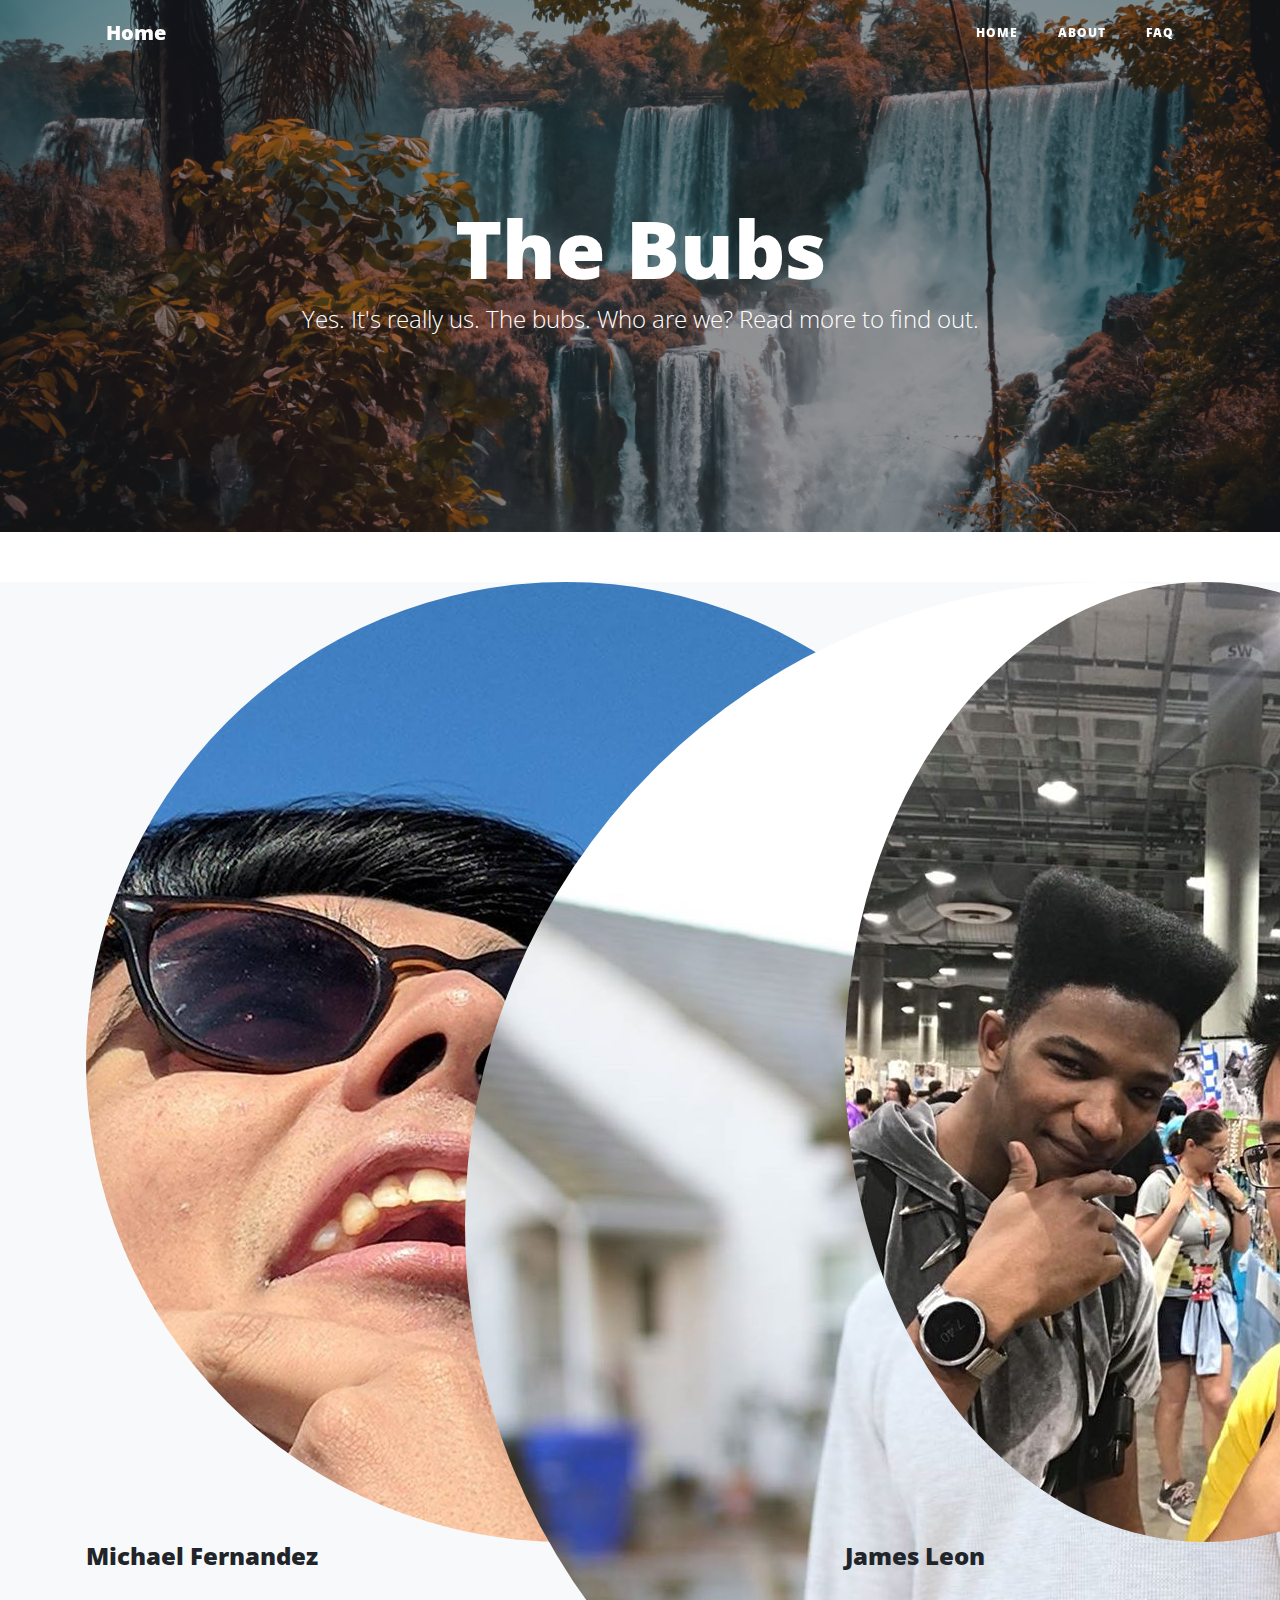
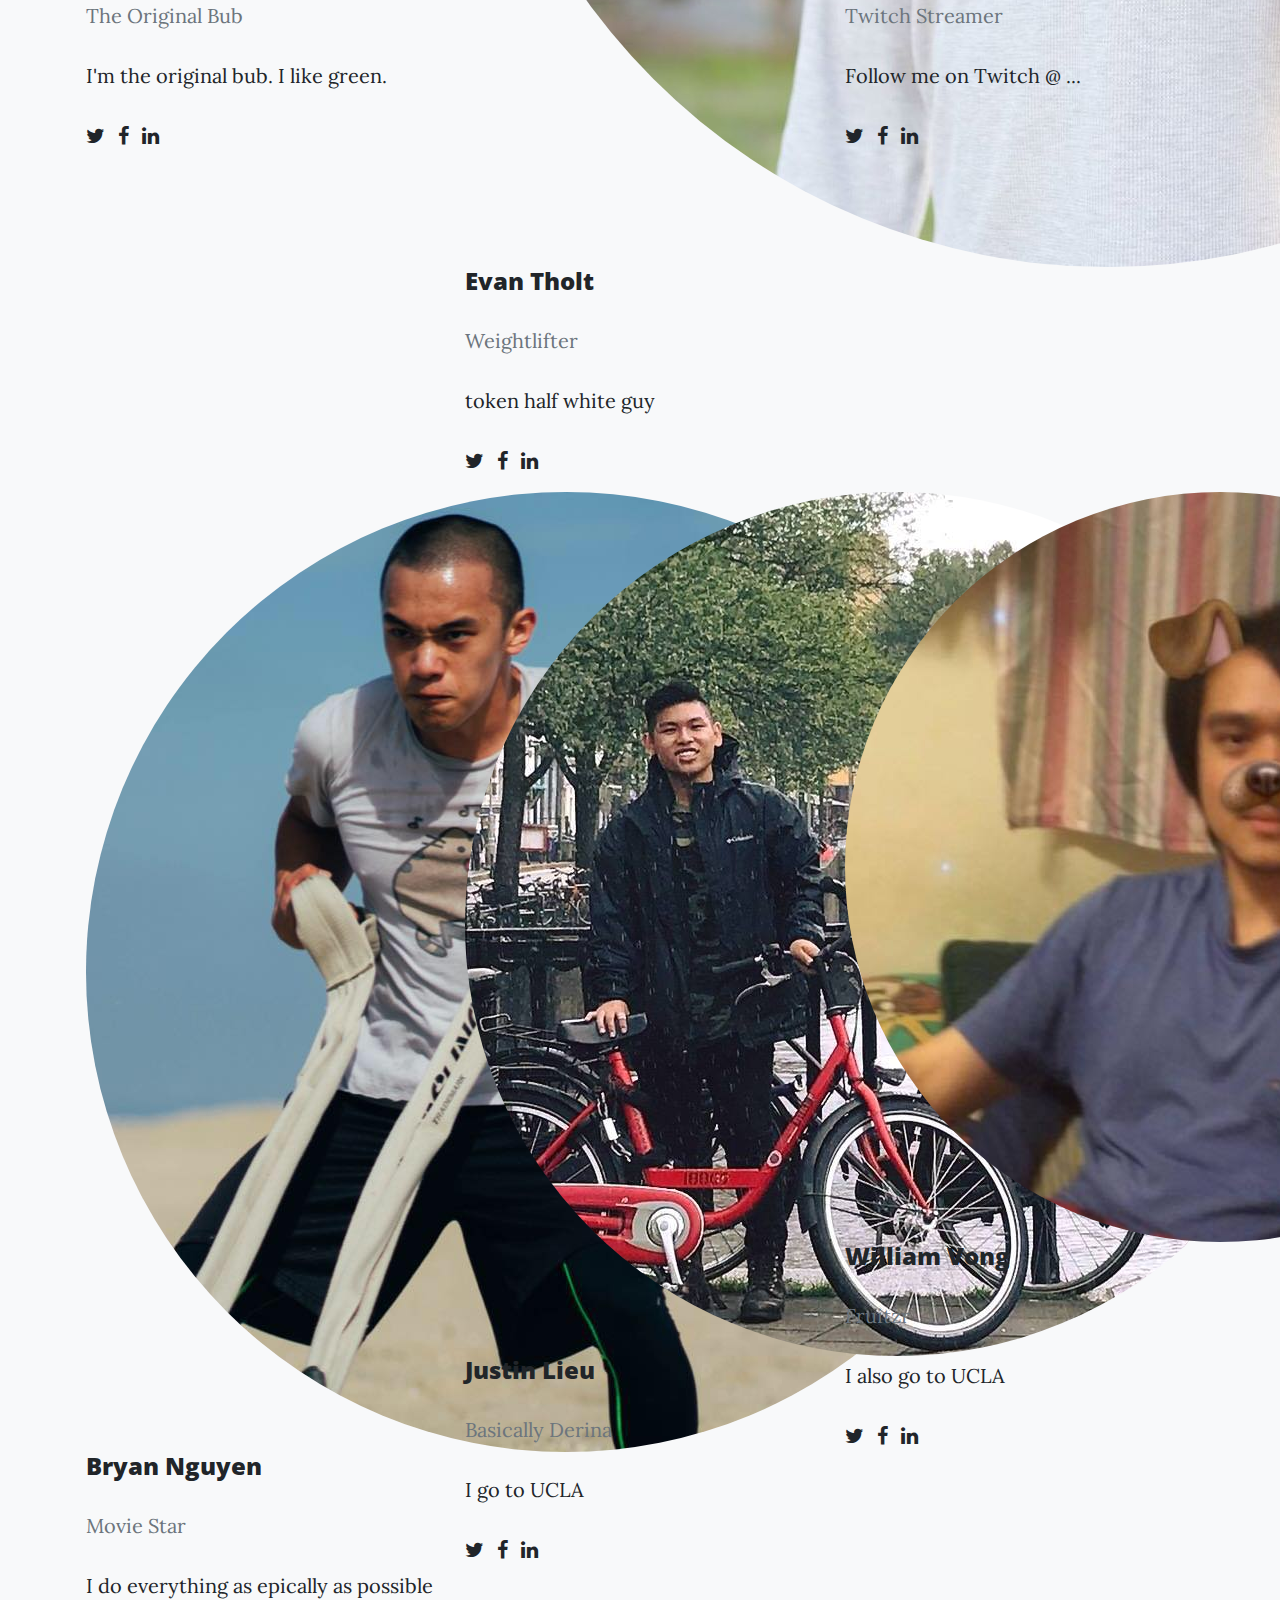
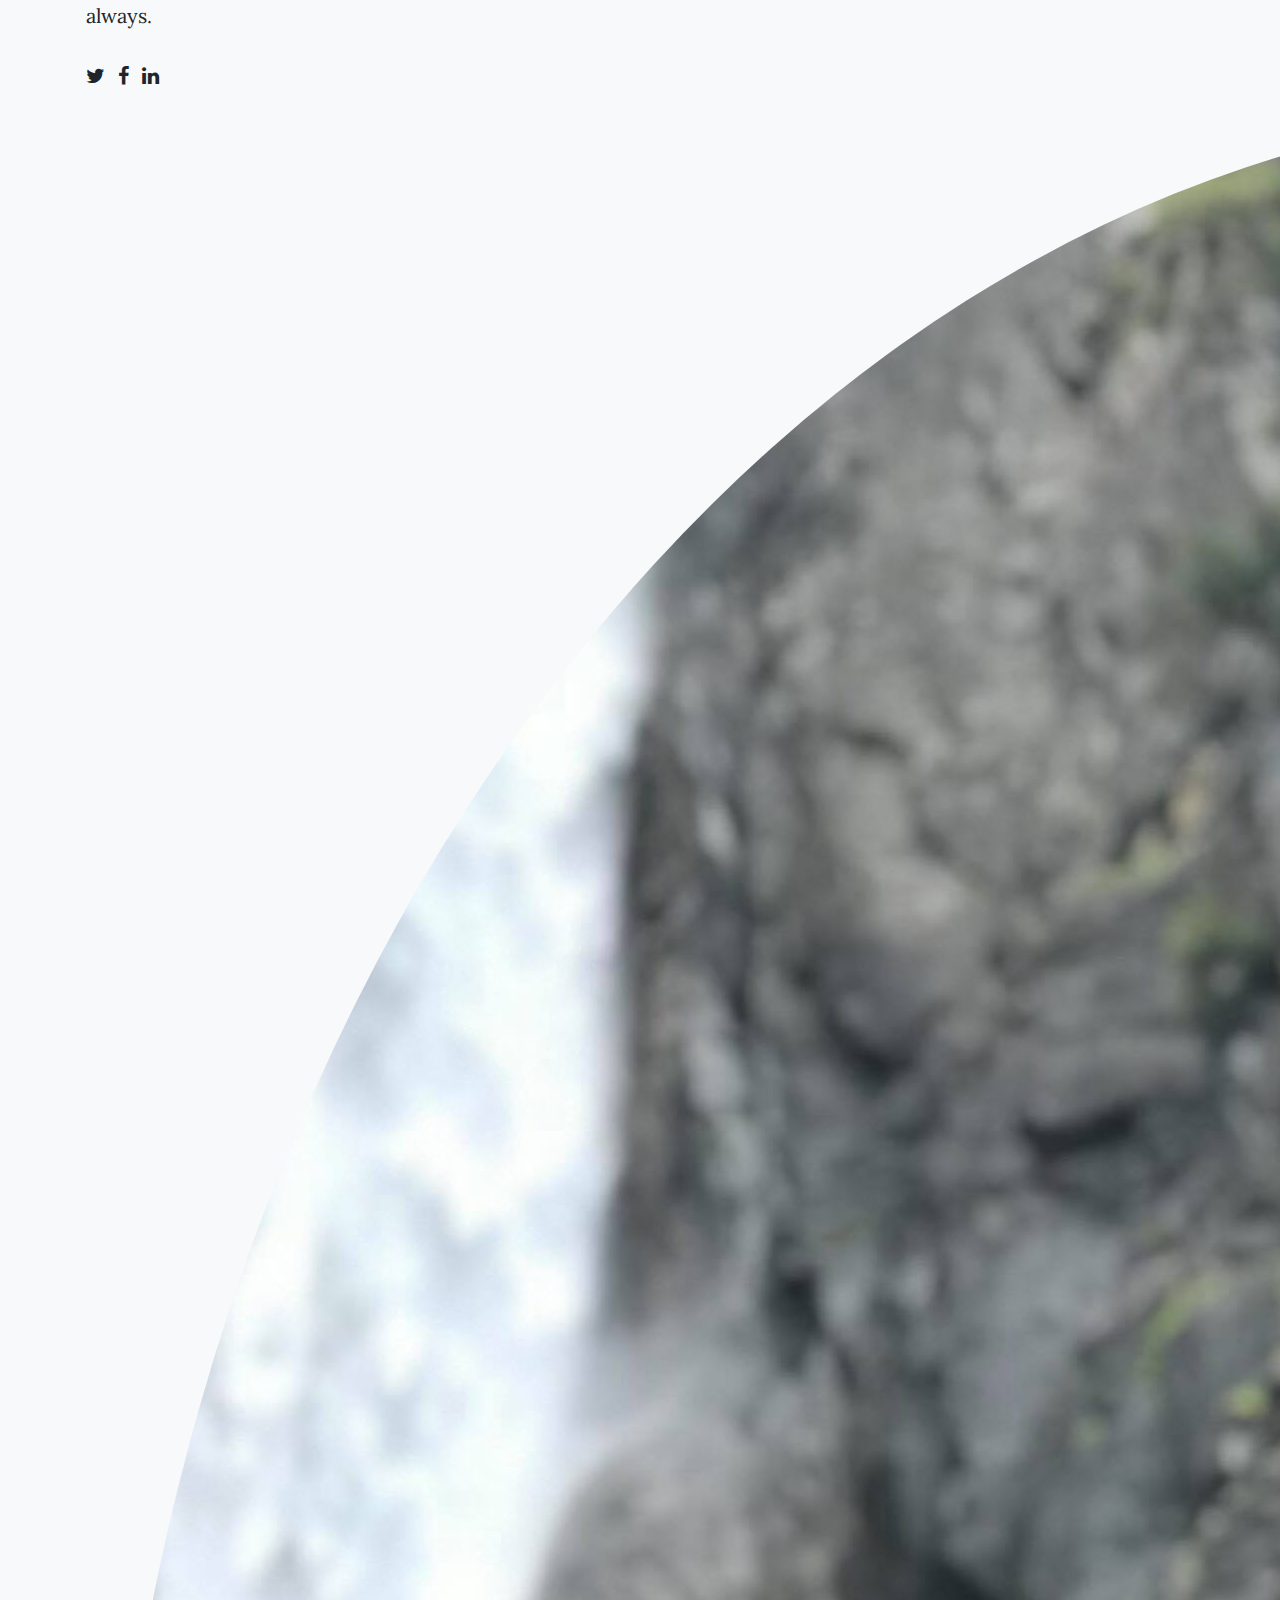
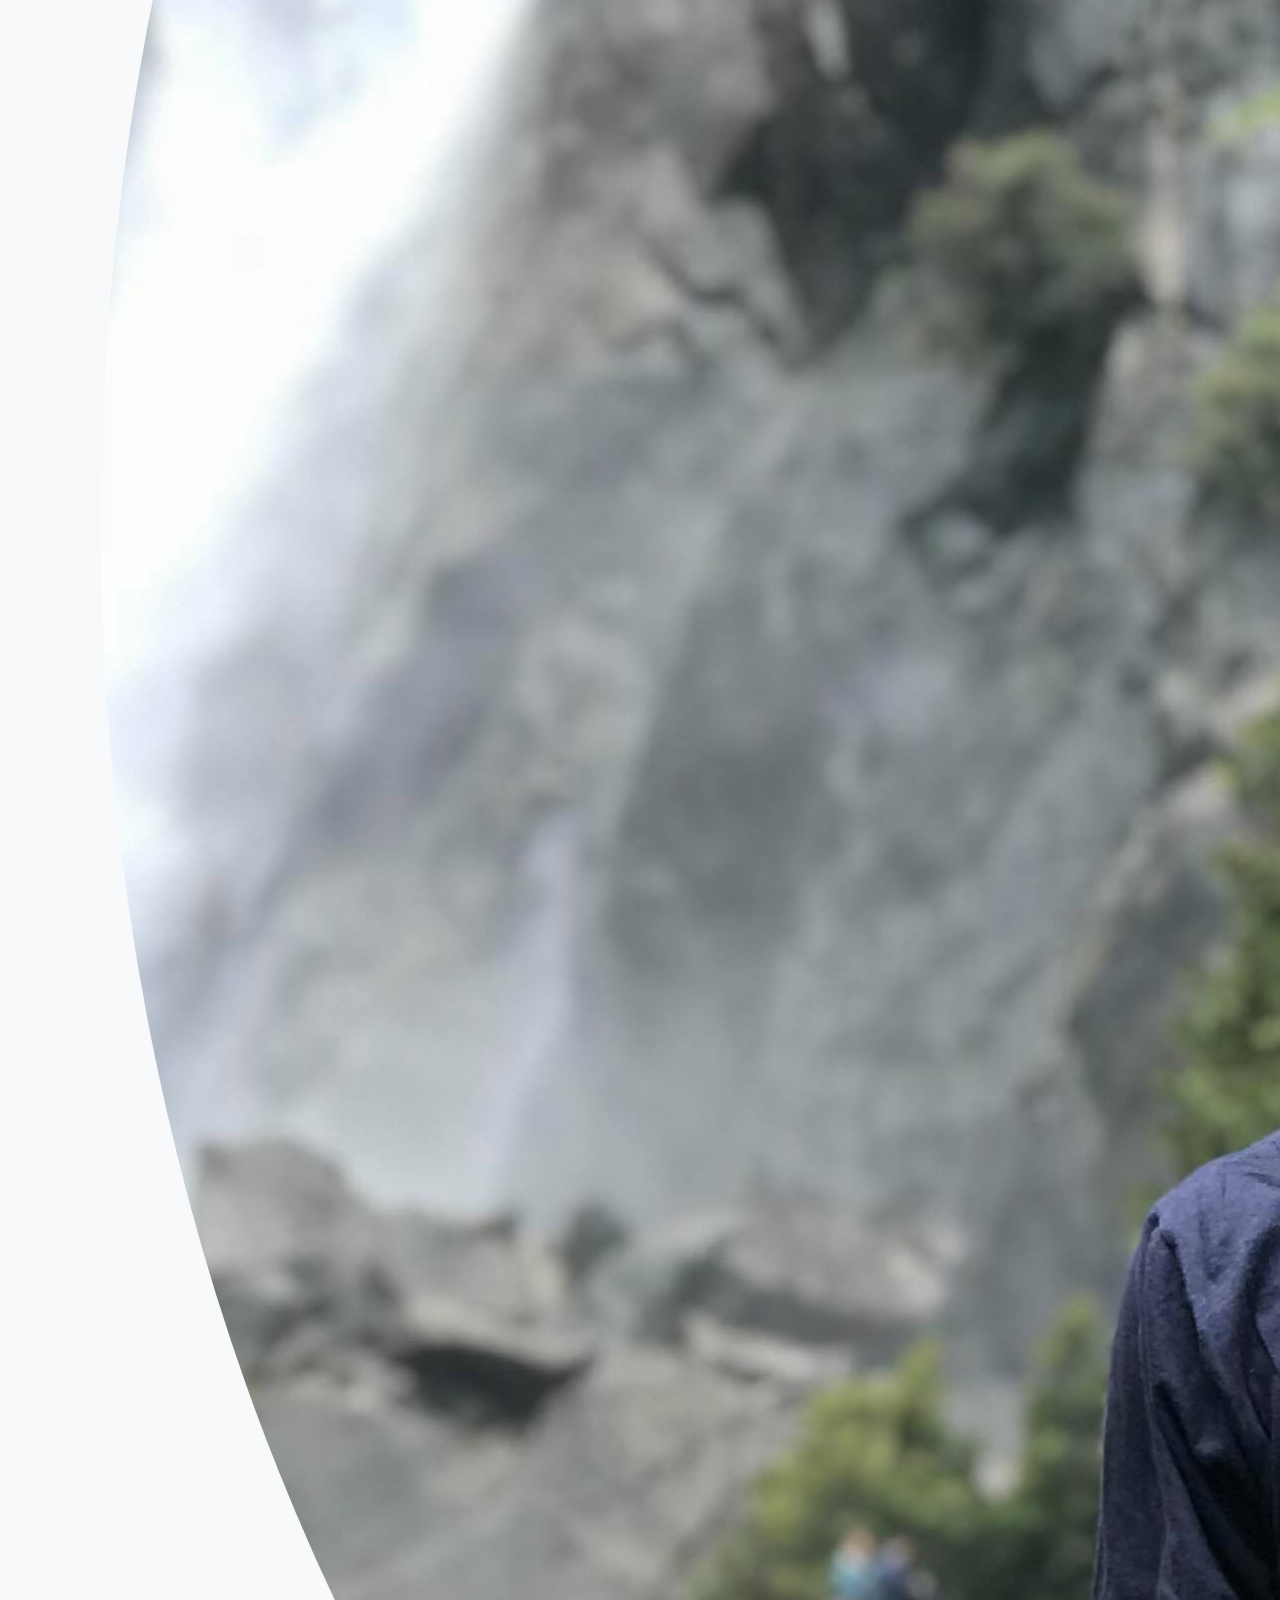
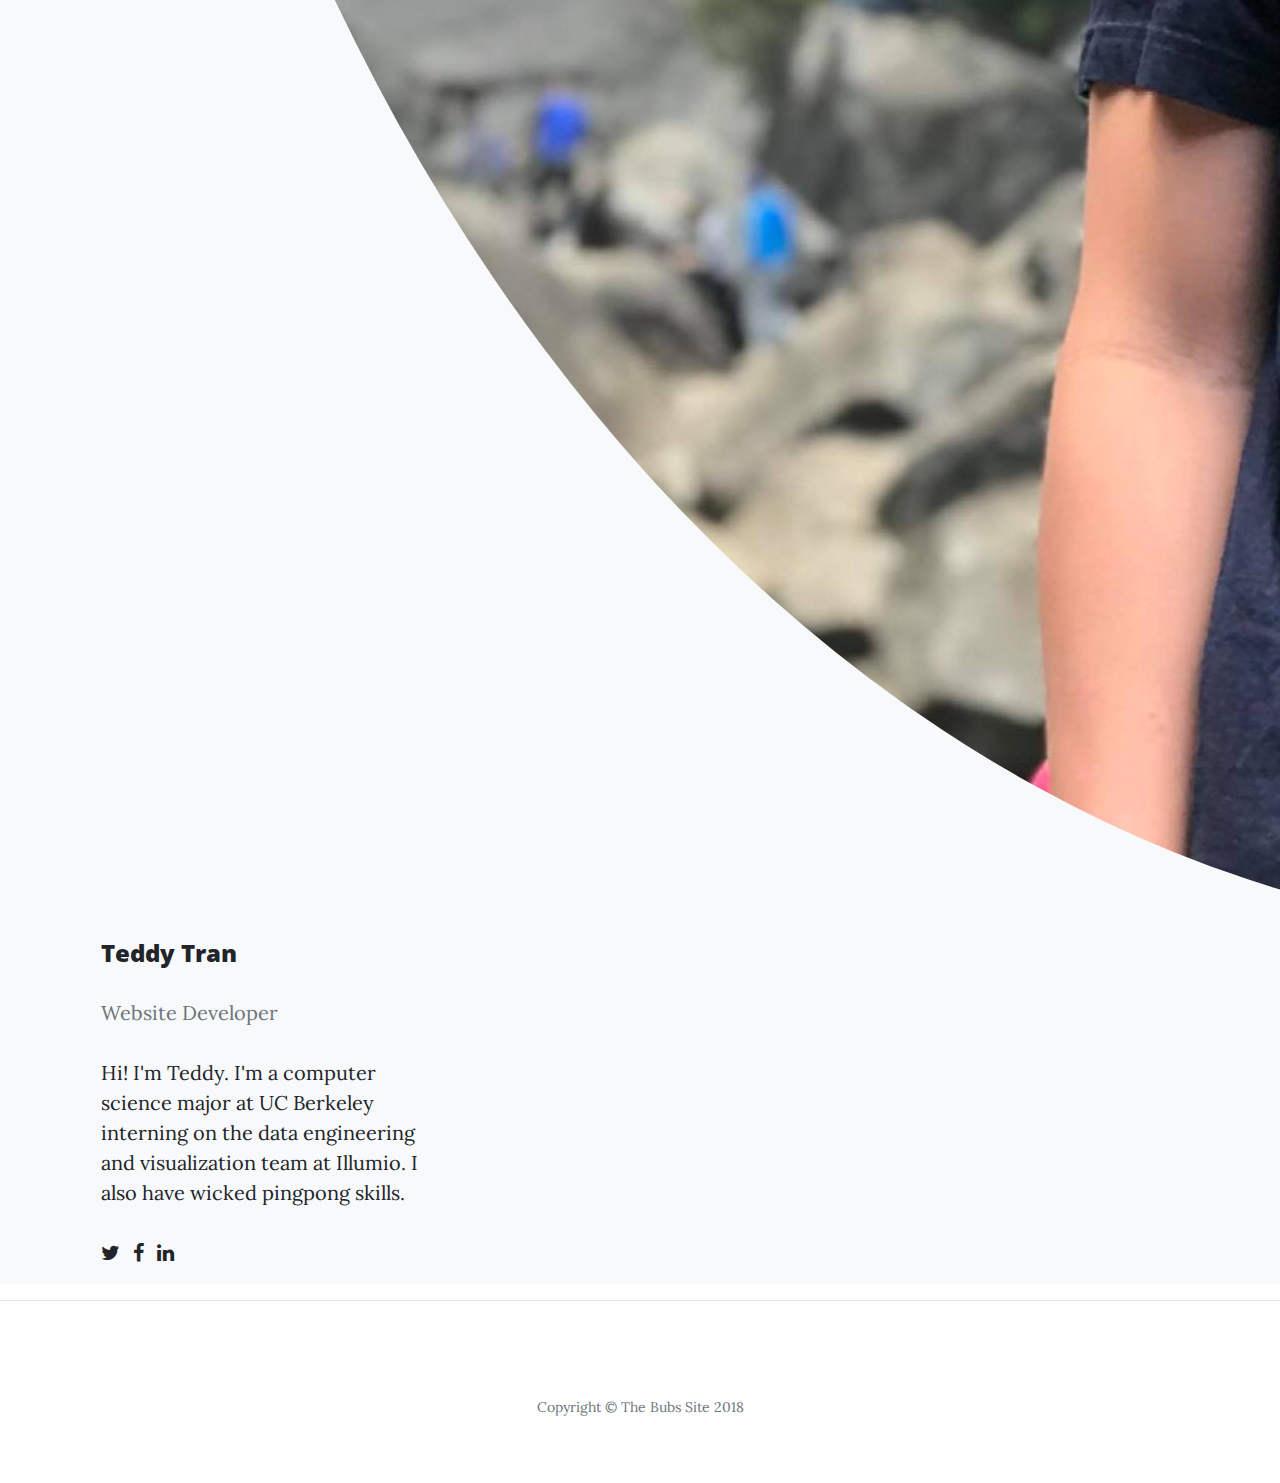
==== commit 32c0ba9b: "fixed structure" ====
--- a/about.html
+++ b/about.html
@@ -26,7 +26,7 @@
 
     <!-- Custom styles for this template -->
   
-    <link rel="stylesheet" type="text/css" href="css/agency.min.css">
+    <link rel="stylesheet" type="text/css" href="css/agency.css">
     <link href="css/clean-blog.min.css" rel="stylesheet">
     <link rel="stylesheet" type="text/css" href="css/personal.css">
 
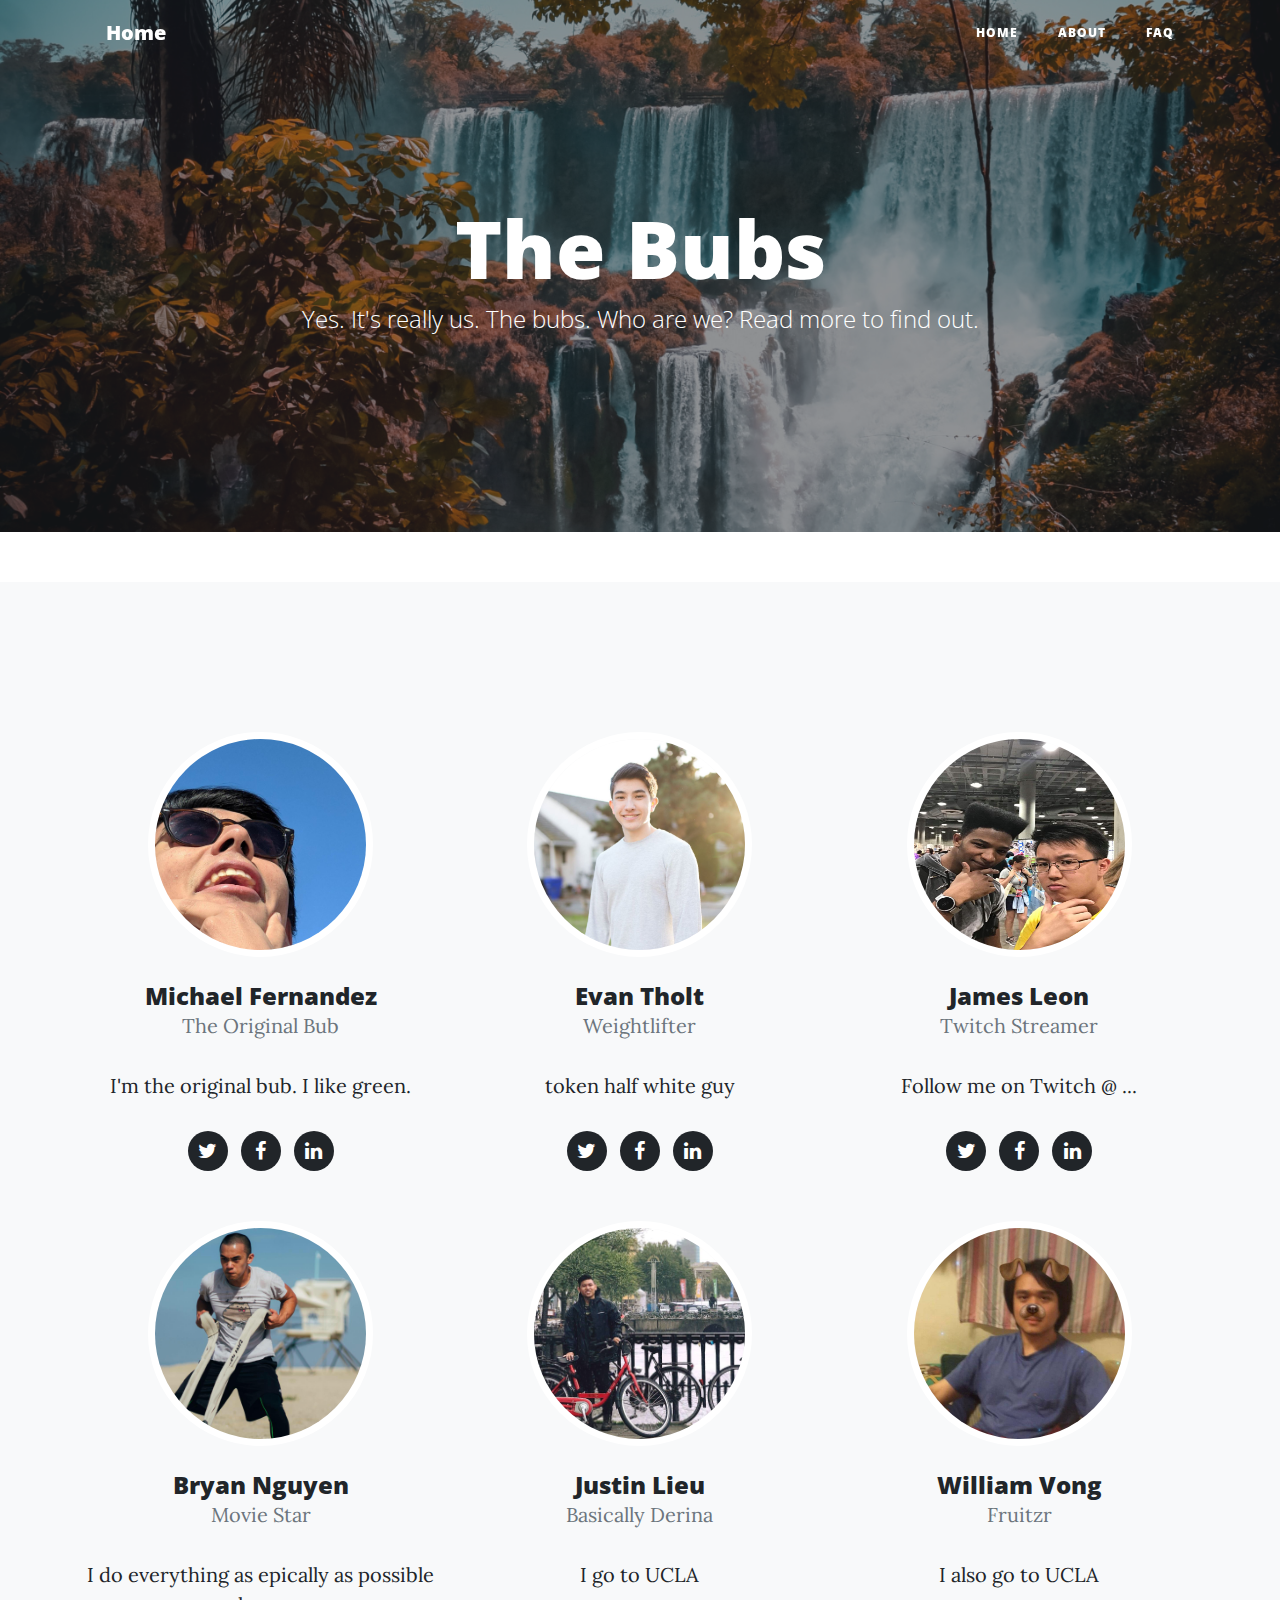
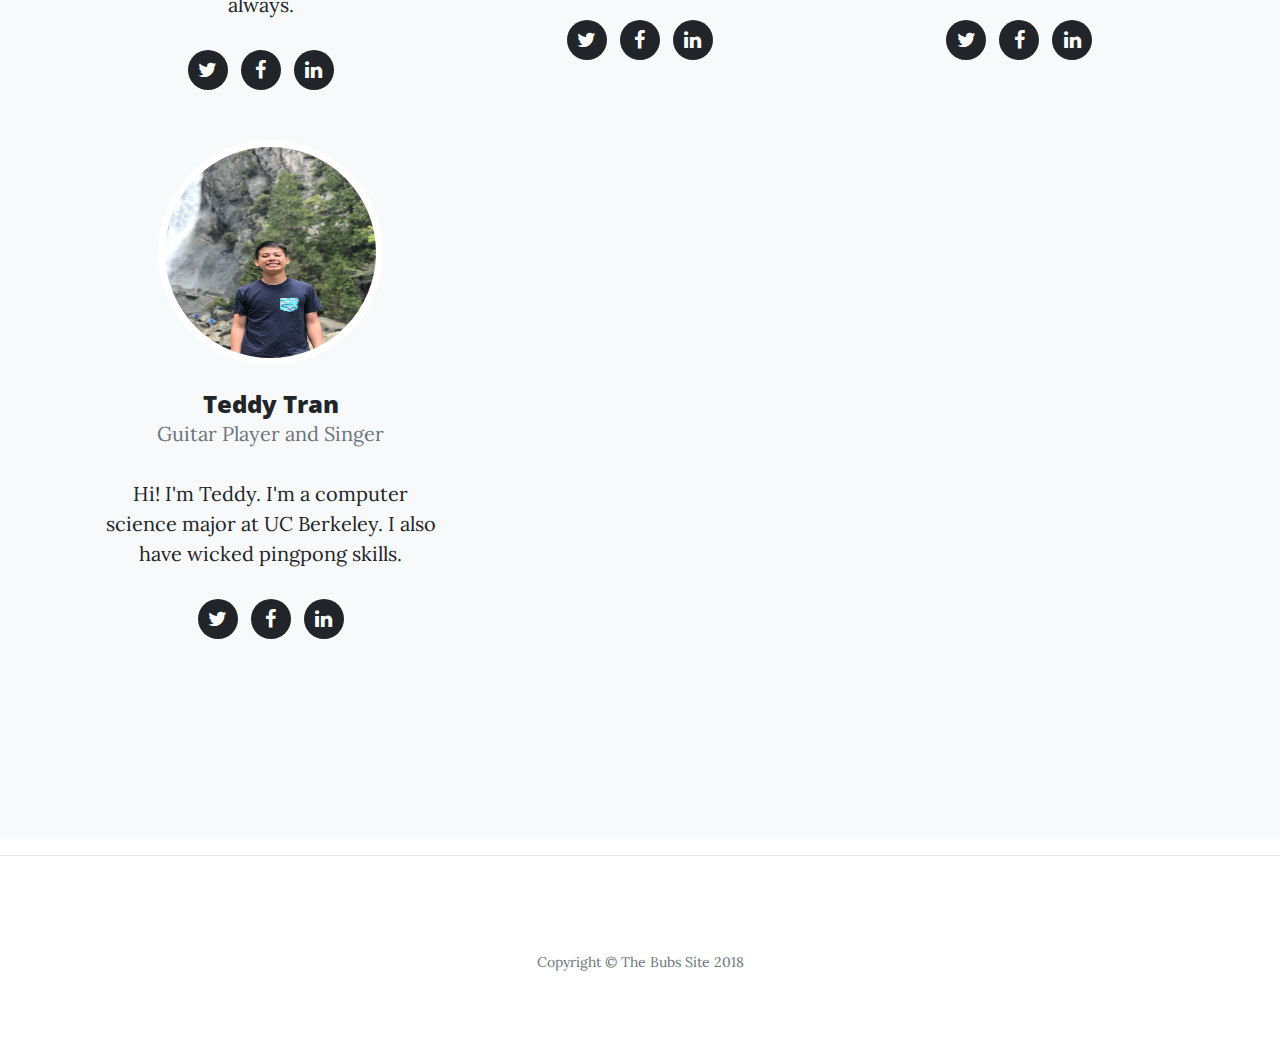
==== commit 280cf3b9: "deleted files" ====
--- a/about.html
+++ b/about.html
@@ -242,8 +242,8 @@
             <div class="team-member">
               <img class="mx-auto rounded-circle" src="img/teddy_waterfall2.jpg" alt="">
               <h4>Teddy Tran</h4>
-              <p class="text-muted">Website Developer</p>
-              <p>Hi! I'm Teddy. I'm a computer science major at UC Berkeley interning on the data engineering and visualization team at Illumio. I also have wicked pingpong skills.</p>
+              <p class="text-muted">Guitar Player and Singer</p>
+              <p>Hi! I'm Teddy. I'm a computer science major at UC Berkeley. I also have wicked pingpong skills.</p>
               <ul class="list-inline social-buttons">
                 <li class="list-inline-item">
                   <a href="#">
--- a/css/agency.css
+++ b/css/agency.css
@@ -0,0 +1,699 @@
+/*!
+ * Start Bootstrap - Agency v4.1.1 (https://startbootstrap.com/template-overviews/agency)
+ * Copyright 2013-2018 Start Bootstrap
+ * Licensed under MIT (https://github.com/BlackrockDigital/startbootstrap-agency/blob/master/LICENSE)
+ */
+/*body {
+  overflow-x: hidden;
+  font-family: 'Roboto Slab', 'Helvetica Neue', Helvetica, Arial, sans-serif;
+}*/
+
+p {
+  line-height: 1.75;
+}
+
+a {
+  color: #fed136;
+}
+
+a:hover {
+  color: #fec503;
+}
+
+.text-primary {
+  color: #fed136 !important;
+}
+
+h1,
+h2,
+h3,
+h4,
+h5,
+h6 {
+  font-weight: 700;
+  font-family: 'Montserrat', 'Helvetica Neue', Helvetica, Arial, sans-serif;
+}
+
+section {
+  padding: 100px 0;
+}
+
+section h2.section-heading {
+  font-size: 40px;
+  margin-top: 0;
+  margin-bottom: 15px;
+}
+
+section h3.section-subheading {
+  font-size: 16px;
+  font-weight: 400;
+  font-style: italic;
+  margin-bottom: 75px;
+  text-transform: none;
+  font-family: 'Droid Serif', 'Helvetica Neue', Helvetica, Arial, sans-serif;
+}
+
+@media (min-width: 768px) {
+  section {
+    padding: 150px 0;
+  }
+}
+
+.btn {
+  font-family: 'Montserrat', 'Helvetica Neue', Helvetica, Arial, sans-serif;
+  font-weight: 700;
+}
+
+.btn-xl {
+  font-size: 18px;
+  padding: 20px 40px;
+}
+
+.btn-primary {
+  background-color: #fed136;
+  border-color: #fed136;
+}
+
+.btn-primary:active, .btn-primary:focus, .btn-primary:hover {
+  background-color: #fec810 !important;
+  border-color: #fec810 !important;
+  color: white;
+}
+
+.btn-primary:active, .btn-primary:focus {
+  box-shadow: 0 0 0 0.2rem rgba(254, 209, 55, 0.5) !important;
+}
+
+::-moz-selection {
+  background: #fed136;
+  text-shadow: none;
+}
+
+::selection {
+  background: #fed136;
+  text-shadow: none;
+}
+
+img::selection {
+  background: transparent;
+}
+
+img::-moz-selection {
+  background: transparent;
+}
+
+/*#mainNav {
+  background-color: #212529;
+}*/
+
+/*#mainNav .navbar-toggler {
+  font-size: 12px;
+  right: 0;
+  padding: 13px;
+  text-transform: uppercase;
+  color: white;
+  border: 0;
+  background-color: #fed136;
+  font-family: 'Montserrat', 'Helvetica Neue', Helvetica, Arial, sans-serif;
+}*/
+/*
+#mainNav .navbar-brand {
+  color: #fed136;
+  font-family: 'Kaushan Script', 'Helvetica Neue', Helvetica, Arial, cursive;
+}*/
+
+/*#mainNav .navbar-brand.active, #mainNav .navbar-brand:active, #mainNav .navbar-brand:focus, #mainNav .navbar-brand:hover {
+  color: #fec503;
+}*/
+
+/*#mainNav .navbar-nav .nav-item .nav-link {
+  font-size: 90%;
+  font-weight: 400;
+  padding: 0.75em 0;
+  letter-spacing: 1px;
+  color: white;
+  font-family: 'Montserrat', 'Helvetica Neue', Helvetica, Arial, sans-serif;
+}*/
+
+/*#mainNav .navbar-nav .nav-item .nav-link.active, #mainNav .navbar-nav .nav-item .nav-link:hover {
+  color: #fed136;
+}*/
+
+/*@media (min-width: 992px) {
+  #mainNav {
+    padding-top: 25px;
+    padding-bottom: 25px;
+    -webkit-transition: padding-top 0.3s, padding-bottom 0.3s;
+    -moz-transition: padding-top 0.3s, padding-bottom 0.3s;
+    transition: padding-top 0.3s, padding-bottom 0.3s;
+    border: none;
+    background-color: transparent;
+  }
+  #mainNav .navbar-brand {
+    font-size: 1.75em;
+    -webkit-transition: all 0.3s;
+    -moz-transition: all 0.3s;
+    transition: all 0.3s;
+  }
+  #mainNav .navbar-nav .nav-item .nav-link {
+    padding: 1.1em 1em !important;
+  }
+  #mainNav.navbar-shrink {
+    padding-top: 0;
+    padding-bottom: 0;
+    background-color: #212529;
+  }
+  #mainNav.navbar-shrink .navbar-brand {
+    font-size: 1.25em;
+    padding: 12px 0;
+  }
+}*/
+
+header.masthead {
+  text-align: center;
+  color: white;
+  background-image: url("../img/header-bg.jpg");
+  background-repeat: no-repeat;
+  background-attachment: scroll;
+  background-position: center center;
+  -webkit-background-size: cover;
+  -moz-background-size: cover;
+  -o-background-size: cover;
+  background-size: cover;
+}
+
+header.masthead .intro-text {
+  padding-top: 150px;
+  padding-bottom: 100px;
+}
+
+header.masthead .intro-text .intro-lead-in {
+  font-size: 22px;
+  font-style: italic;
+  line-height: 22px;
+  margin-bottom: 25px;
+  font-family: 'Droid Serif', 'Helvetica Neue', Helvetica, Arial, sans-serif;
+}
+
+header.masthead .intro-text .intro-heading {
+  font-size: 50px;
+  font-weight: 700;
+  line-height: 50px;
+  margin-bottom: 25px;
+  font-family: 'Montserrat', 'Helvetica Neue', Helvetica, Arial, sans-serif;
+}
+
+@media (min-width: 768px) {
+  header.masthead .intro-text {
+    padding-top: 300px;
+    padding-bottom: 200px;
+  }
+  header.masthead .intro-text .intro-lead-in {
+    font-size: 40px;
+    font-style: italic;
+    line-height: 40px;
+    margin-bottom: 25px;
+    font-family: 'Droid Serif', 'Helvetica Neue', Helvetica, Arial, sans-serif;
+  }
+  header.masthead .intro-text .intro-heading {
+    font-size: 75px;
+    font-weight: 700;
+    line-height: 75px;
+    margin-bottom: 50px;
+    font-family: 'Montserrat', 'Helvetica Neue', Helvetica, Arial, sans-serif;
+  }
+}
+
+.service-heading {
+  margin: 15px 0;
+  text-transform: none;
+}
+
+#portfolio .portfolio-item {
+  right: 0;
+  margin: 0 0 15px;
+}
+
+#portfolio .portfolio-item .portfolio-link {
+  position: relative;
+  display: block;
+  max-width: 400px;
+  margin: 0 auto;
+  cursor: pointer;
+}
+
+#portfolio .portfolio-item .portfolio-link .portfolio-hover {
+  position: absolute;
+  width: 100%;
+  height: 100%;
+  -webkit-transition: all ease 0.5s;
+  -moz-transition: all ease 0.5s;
+  transition: all ease 0.5s;
+  opacity: 0;
+  background: rgba(254, 209, 54, 0.9);
+}
+
+#portfolio .portfolio-item .portfolio-link .portfolio-hover:hover {
+  opacity: 1;
+}
+
+#portfolio .portfolio-item .portfolio-link .portfolio-hover .portfolio-hover-content {
+  font-size: 20px;
+  position: absolute;
+  top: 50%;
+  width: 100%;
+  height: 20px;
+  margin-top: -12px;
+  text-align: center;
+  color: white;
+}
+
+#portfolio .portfolio-item .portfolio-link .portfolio-hover .portfolio-hover-content i {
+  margin-top: -12px;
+}
+
+#portfolio .portfolio-item .portfolio-link .portfolio-hover .portfolio-hover-content h3,
+#portfolio .portfolio-item .portfolio-link .portfolio-hover .portfolio-hover-content h4 {
+  margin: 0;
+}
+
+#portfolio .portfolio-item .portfolio-caption {
+  max-width: 400px;
+  margin: 0 auto;
+  padding: 25px;
+  text-align: center;
+  background-color: #fff;
+}
+
+#portfolio .portfolio-item .portfolio-caption h4 {
+  margin: 0;
+  text-transform: none;
+}
+
+#portfolio .portfolio-item .portfolio-caption p {
+  font-size: 16px;
+  font-style: italic;
+  margin: 0;
+  font-family: 'Droid Serif', 'Helvetica Neue', Helvetica, Arial, sans-serif;
+}
+
+#portfolio * {
+  z-index: 2;
+}
+
+@media (min-width: 767px) {
+  #portfolio .portfolio-item {
+    margin: 0 0 30px;
+  }
+}
+
+.portfolio-modal {
+  padding-right: 0px !important;
+}
+
+.portfolio-modal .modal-dialog {
+  margin: 1rem;
+  max-width: 100vw;
+}
+
+.portfolio-modal .modal-content {
+  padding: 100px 0;
+  text-align: center;
+}
+
+.portfolio-modal .modal-content h2 {
+  font-size: 3em;
+  margin-bottom: 15px;
+}
+
+.portfolio-modal .modal-content p {
+  margin-bottom: 30px;
+}
+
+.portfolio-modal .modal-content p.item-intro {
+  font-size: 16px;
+  font-style: italic;
+  margin: 20px 0 30px;
+  font-family: 'Droid Serif', 'Helvetica Neue', Helvetica, Arial, sans-serif;
+}
+
+.portfolio-modal .modal-content ul.list-inline {
+  margin-top: 0;
+  margin-bottom: 30px;
+}
+
+.portfolio-modal .modal-content img {
+  margin-bottom: 30px;
+}
+
+.portfolio-modal .modal-content button {
+  cursor: pointer;
+}
+
+.portfolio-modal .close-modal {
+  position: absolute;
+  top: 25px;
+  right: 25px;
+  width: 75px;
+  height: 75px;
+  cursor: pointer;
+  background-color: transparent;
+}
+
+.portfolio-modal .close-modal:hover {
+  opacity: 0.3;
+}
+
+.portfolio-modal .close-modal .lr {
+  /* Safari and Chrome */
+  z-index: 1051;
+  width: 1px;
+  height: 75px;
+  margin-left: 35px;
+  /* IE 9 */
+  -webkit-transform: rotate(45deg);
+  -ms-transform: rotate(45deg);
+  transform: rotate(45deg);
+  background-color: #212529;
+}
+
+.portfolio-modal .close-modal .lr .rl {
+  /* Safari and Chrome */
+  z-index: 1052;
+  width: 1px;
+  height: 75px;
+  /* IE 9 */
+  -webkit-transform: rotate(90deg);
+  -ms-transform: rotate(90deg);
+  transform: rotate(90deg);
+  background-color: #212529;
+}
+
+.timeline {
+  position: relative;
+  padding: 0;
+  list-style: none;
+}
+
+.timeline:before {
+  position: absolute;
+  top: 0;
+  bottom: 0;
+  left: 40px;
+  width: 2px;
+  margin-left: -1.5px;
+  content: '';
+  background-color: #e9ecef;
+}
+
+.timeline > li {
+  position: relative;
+  min-height: 50px;
+  margin-bottom: 50px;
+}
+
+.timeline > li:after, .timeline > li:before {
+  display: table;
+  content: ' ';
+}
+
+.timeline > li:after {
+  clear: both;
+}
+
+.timeline > li .timeline-panel {
+  position: relative;
+  float: right;
+  width: 100%;
+  padding: 0 20px 0 100px;
+  text-align: left;
+}
+
+.timeline > li .timeline-panel:before {
+  right: auto;
+  left: -15px;
+  border-right-width: 15px;
+  border-left-width: 0;
+}
+
+.timeline > li .timeline-panel:after {
+  right: auto;
+  left: -14px;
+  border-right-width: 14px;
+  border-left-width: 0;
+}
+
+.timeline > li .timeline-image {
+  position: absolute;
+  z-index: 100;
+  left: 0;
+  width: 80px;
+  height: 80px;
+  margin-left: 0;
+  text-align: center;
+  color: white;
+  border: 7px solid #e9ecef;
+  border-radius: 100%;
+  background-color: #fed136;
+}
+
+.timeline > li .timeline-image h4 {
+  font-size: 10px;
+  line-height: 14px;
+  margin-top: 12px;
+}
+
+.timeline > li.timeline-inverted > .timeline-panel {
+  float: right;
+  padding: 0 20px 0 100px;
+  text-align: left;
+}
+
+.timeline > li.timeline-inverted > .timeline-panel:before {
+  right: auto;
+  left: -15px;
+  border-right-width: 15px;
+  border-left-width: 0;
+}
+
+.timeline > li.timeline-inverted > .timeline-panel:after {
+  right: auto;
+  left: -14px;
+  border-right-width: 14px;
+  border-left-width: 0;
+}
+
+.timeline > li:last-child {
+  margin-bottom: 0;
+}
+
+.timeline .timeline-heading h4 {
+  margin-top: 0;
+  color: inherit;
+}
+
+.timeline .timeline-heading h4.subheading {
+  text-transform: none;
+}
+
+.timeline .timeline-body > ul,
+.timeline .timeline-body > p {
+  margin-bottom: 0;
+}
+
+@media (min-width: 768px) {
+  .timeline:before {
+    left: 50%;
+  }
+  .timeline > li {
+    min-height: 100px;
+    margin-bottom: 100px;
+  }
+  .timeline > li .timeline-panel {
+    float: left;
+    width: 41%;
+    padding: 0 20px 20px 30px;
+    text-align: right;
+  }
+  .timeline > li .timeline-image {
+    left: 50%;
+    width: 100px;
+    height: 100px;
+    margin-left: -50px;
+  }
+  .timeline > li .timeline-image h4 {
+    font-size: 13px;
+    line-height: 18px;
+    margin-top: 16px;
+  }
+  .timeline > li.timeline-inverted > .timeline-panel {
+    float: right;
+    padding: 0 30px 20px 20px;
+    text-align: left;
+  }
+}
+
+@media (min-width: 992px) {
+  .timeline > li {
+    min-height: 150px;
+  }
+  .timeline > li .timeline-panel {
+    padding: 0 20px 20px;
+  }
+  .timeline > li .timeline-image {
+    width: 150px;
+    height: 150px;
+    margin-left: -75px;
+  }
+  .timeline > li .timeline-image h4 {
+    font-size: 18px;
+    line-height: 26px;
+    margin-top: 30px;
+  }
+  .timeline > li.timeline-inverted > .timeline-panel {
+    padding: 0 20px 20px;
+  }
+}
+
+@media (min-width: 1200px) {
+  .timeline > li {
+    min-height: 170px;
+  }
+  .timeline > li .timeline-panel {
+    padding: 0 20px 20px 100px;
+  }
+  .timeline > li .timeline-image {
+    width: 170px;
+    height: 170px;
+    margin-left: -85px;
+  }
+  .timeline > li .timeline-image h4 {
+    margin-top: 40px;
+  }
+  .timeline > li.timeline-inverted > .timeline-panel {
+    padding: 0 100px 20px 20px;
+  }
+}
+
+.team-member {
+  margin-bottom: 50px;
+  text-align: center;
+}
+
+.team-member img {
+  width: 225px;
+  height: 225px;
+  border: 7px solid #fff;
+}
+
+.team-member h4 {
+  margin-top: 25px;
+  margin-bottom: 0;
+  text-transform: none;
+}
+
+.team-member p {
+  margin-top: 0;
+}
+
+section#contact {
+  background-color: #212529;
+  background-image: url("../img/map-image.png");
+  background-repeat: no-repeat;
+  background-position: center;
+}
+
+section#contact .section-heading {
+  color: #fff;
+}
+
+section#contact .form-group {
+  margin-bottom: 25px;
+}
+
+section#contact .form-group input,
+section#contact .form-group textarea {
+  padding: 20px;
+}
+
+section#contact .form-group input.form-control {
+  height: auto;
+}
+
+section#contact .form-group textarea.form-control {
+  height: 248px;
+}
+
+section#contact .form-control:focus {
+  border-color: #fed136;
+  box-shadow: none;
+}
+
+section#contact ::-webkit-input-placeholder {
+  font-weight: 700;
+  color: #ced4da;
+  font-family: 'Montserrat', 'Helvetica Neue', Helvetica, Arial, sans-serif;
+}
+
+section#contact :-moz-placeholder {
+  font-weight: 700;
+  color: #ced4da;
+  /* Firefox 18- */
+  font-family: 'Montserrat', 'Helvetica Neue', Helvetica, Arial, sans-serif;
+}
+
+section#contact ::-moz-placeholder {
+  font-weight: 700;
+  color: #ced4da;
+  /* Firefox 19+ */
+  font-family: 'Montserrat', 'Helvetica Neue', Helvetica, Arial, sans-serif;
+}
+
+section#contact :-ms-input-placeholder {
+  font-weight: 700;
+  color: #ced4da;
+  font-family: 'Montserrat', 'Helvetica Neue', Helvetica, Arial, sans-serif;
+}
+
+footer {
+  padding: 25px 0;
+  text-align: center;
+}
+
+footer span.copyright {
+  font-size: 90%;
+  line-height: 40px;
+  text-transform: none;
+  font-family: 'Montserrat', 'Helvetica Neue', Helvetica, Arial, sans-serif;
+}
+
+footer ul.quicklinks {
+  font-size: 90%;
+  line-height: 40px;
+  margin-bottom: 0;
+  text-transform: none;
+  font-family: 'Montserrat', 'Helvetica Neue', Helvetica, Arial, sans-serif;
+}
+
+ul.social-buttons {
+  margin-bottom: 0;
+}
+
+ul.social-buttons li a {
+  font-size: 20px;
+  line-height: 40px;
+  display: block;
+  width: 40px;
+  height: 40px;
+  -webkit-transition: all 0.3s;
+  -moz-transition: all 0.3s;
+  transition: all 0.3s;
+  color: white;
+  border-radius: 100%;
+  outline: none;
+  background-color: #212529;
+}
+
+ul.social-buttons li a:active, ul.social-buttons li a:focus, ul.social-buttons li a:hover {
+  background-color: #fed136;
+}